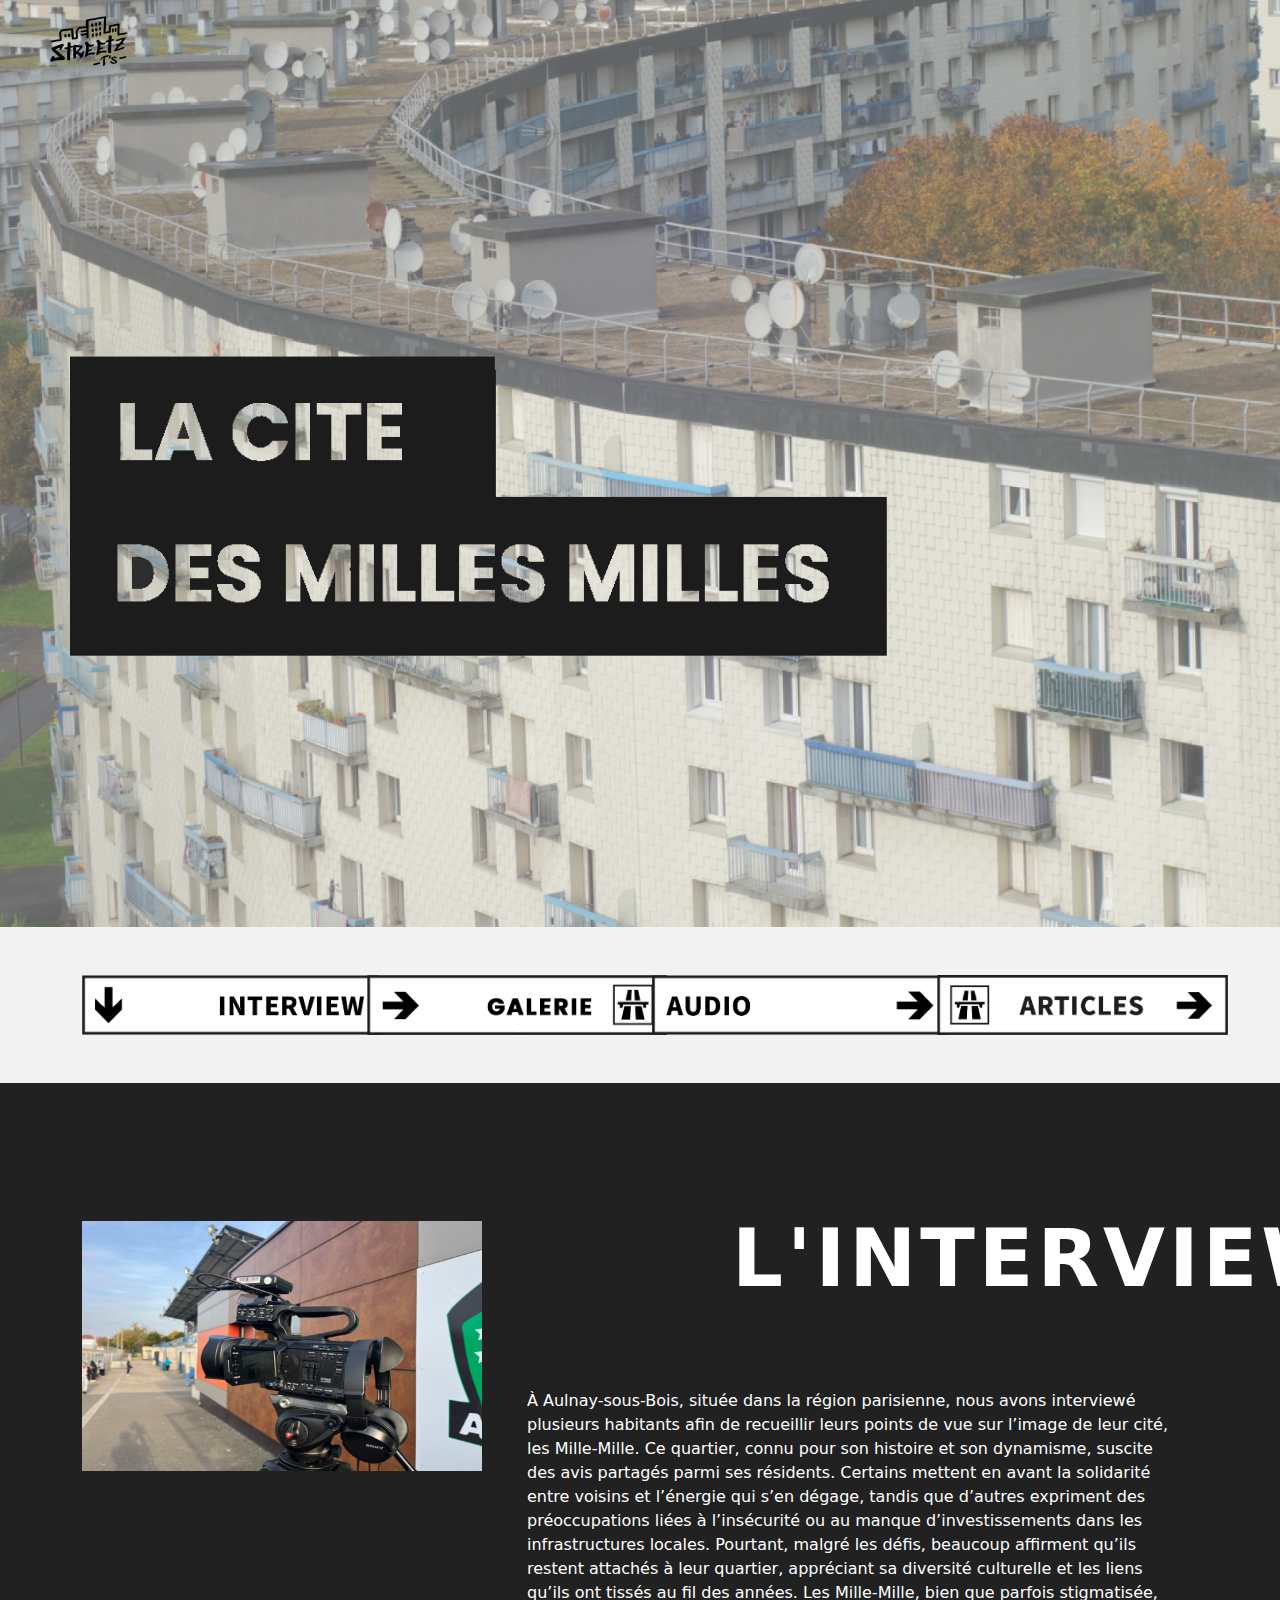
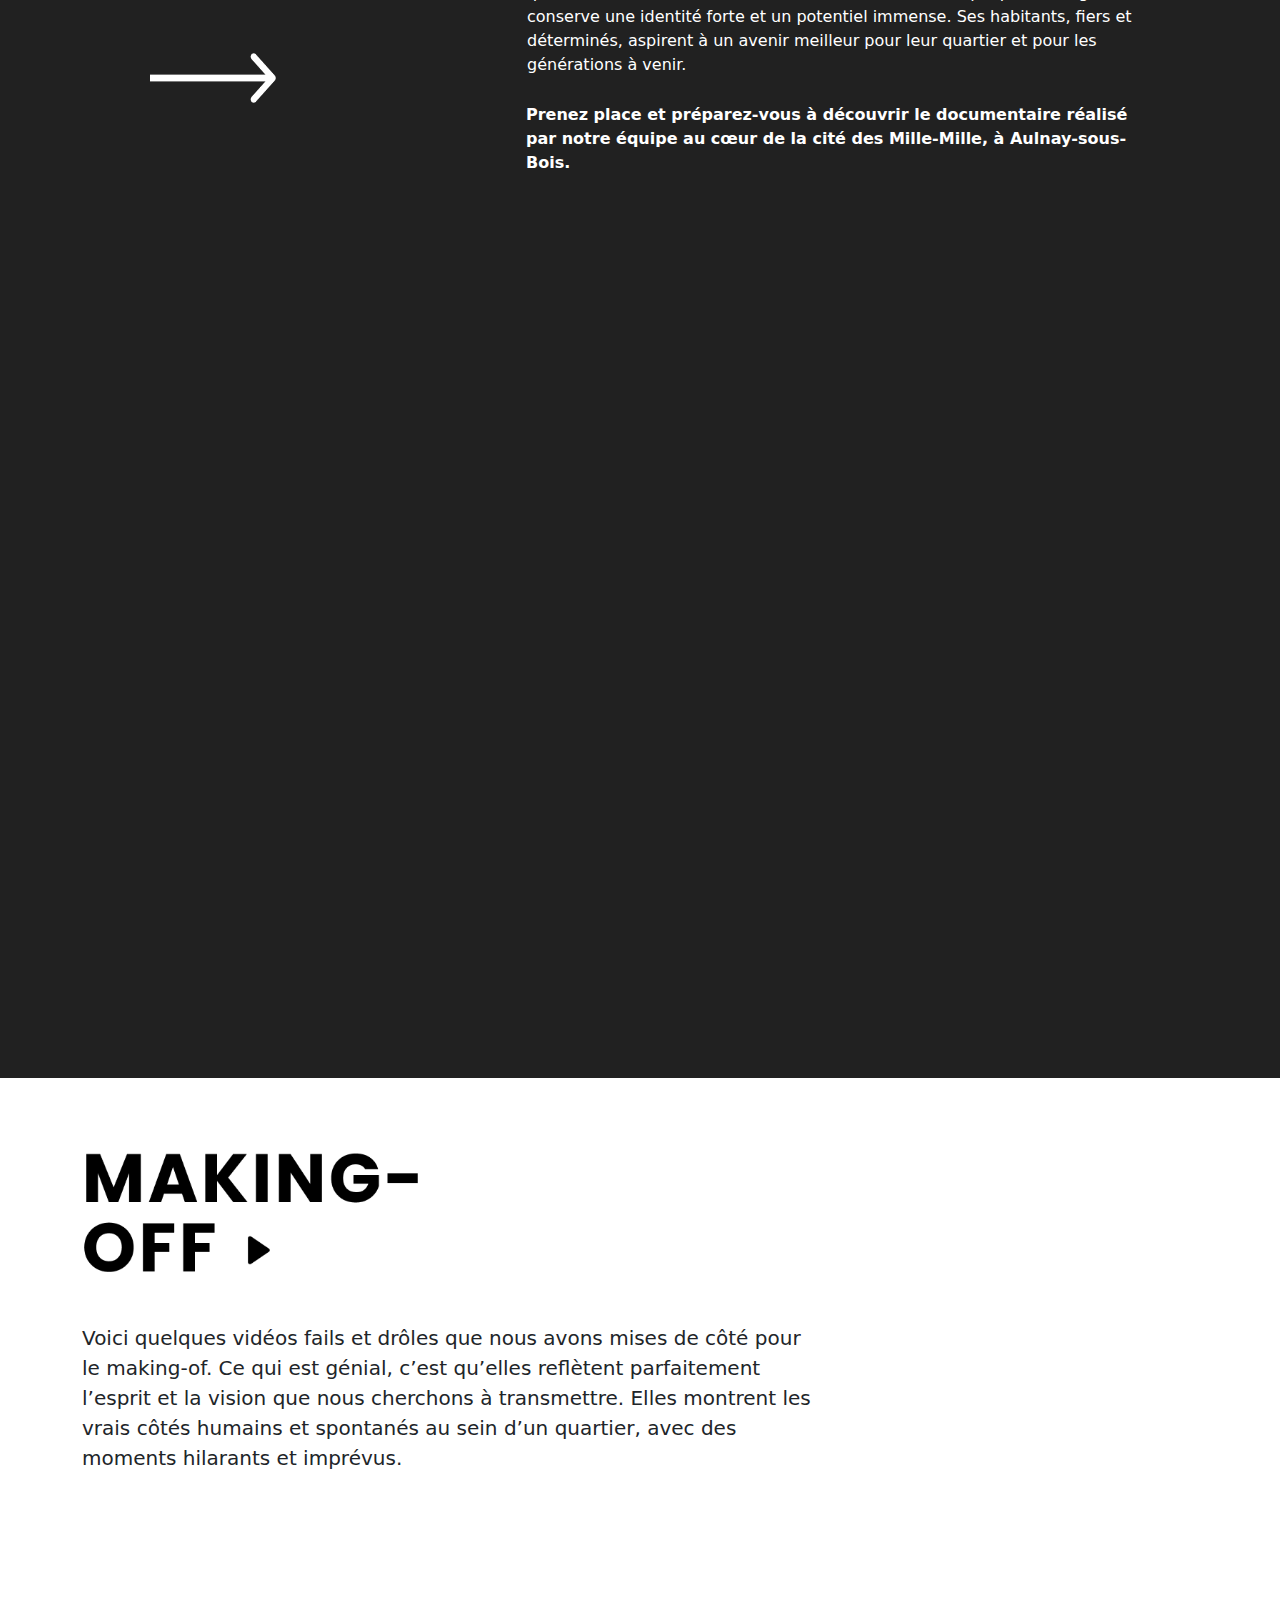
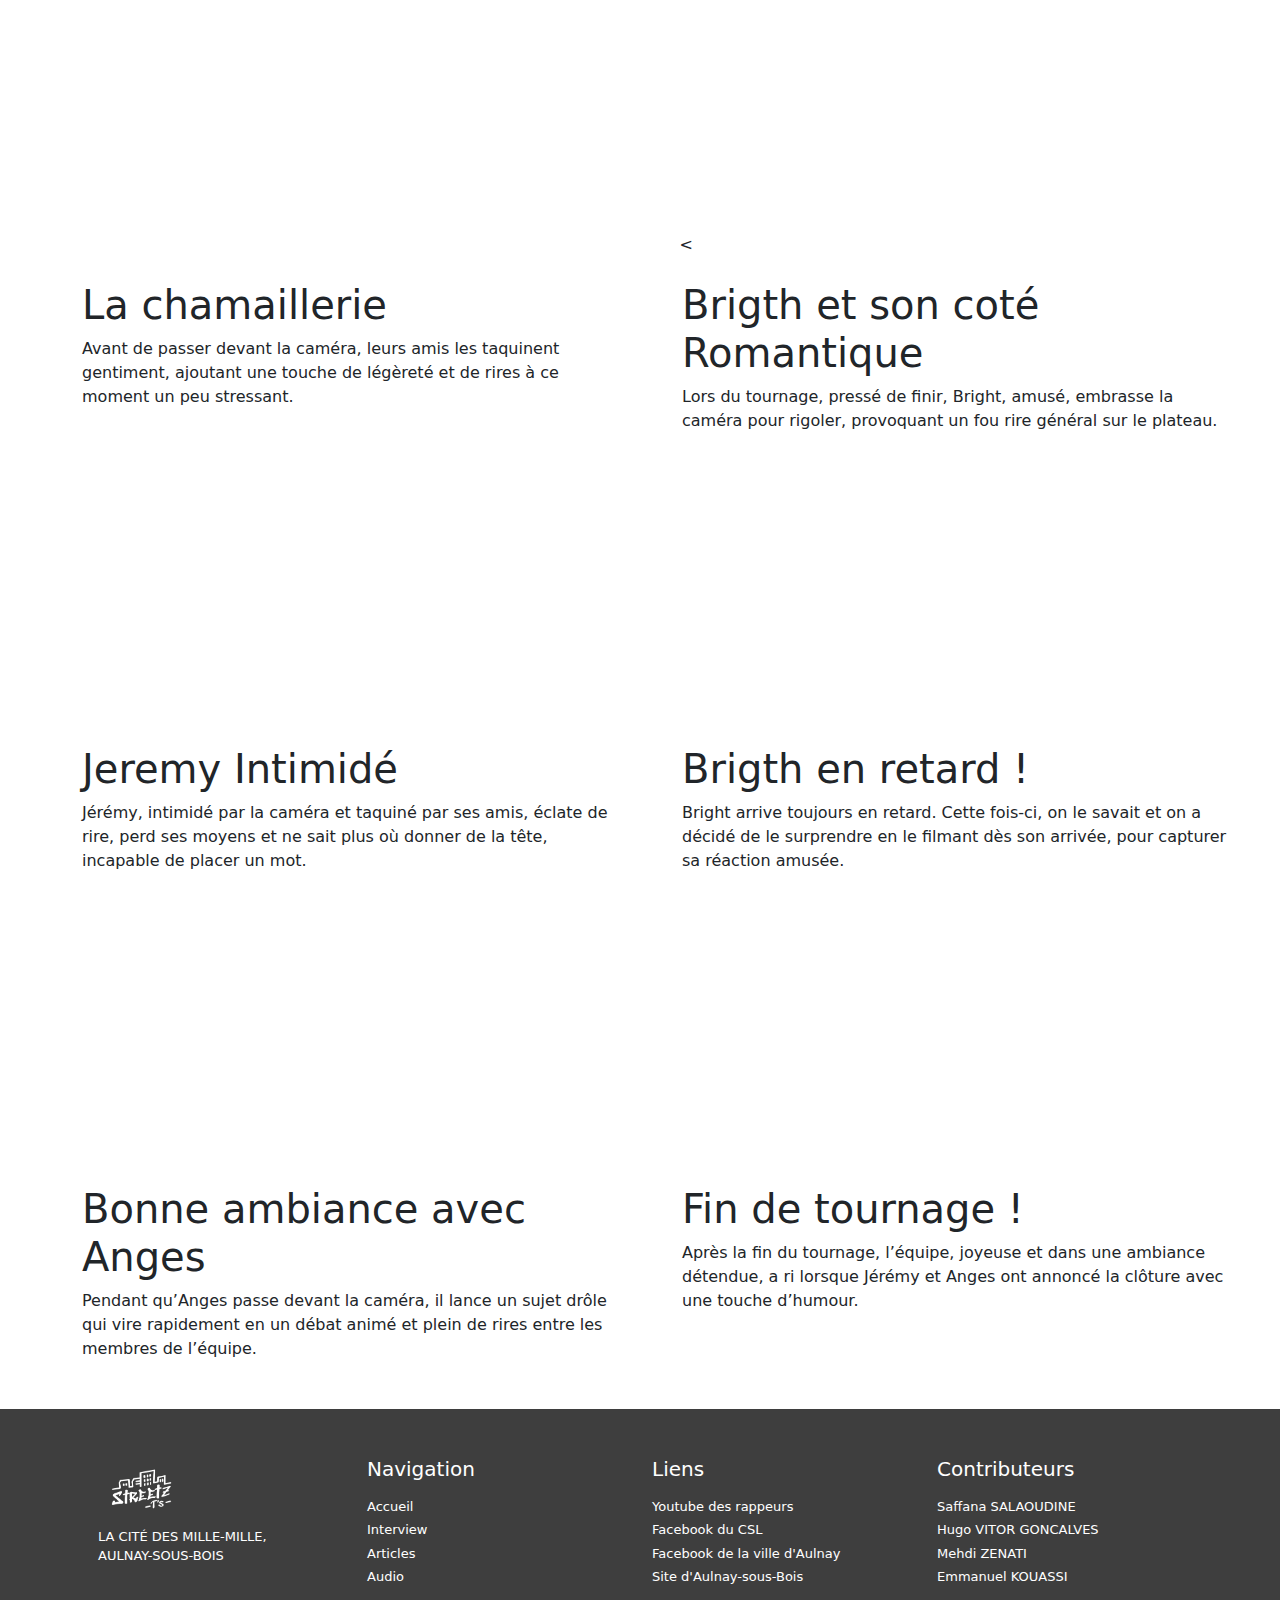
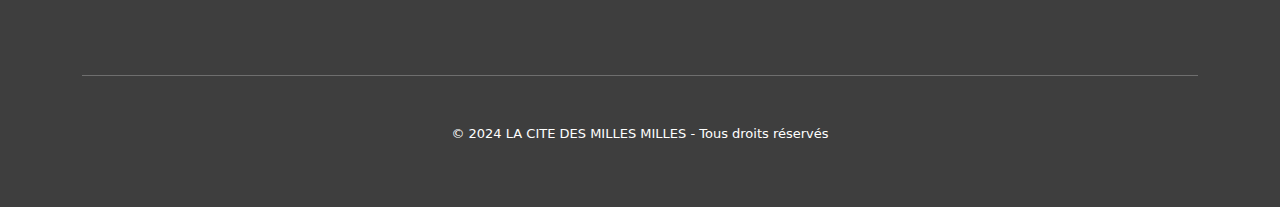
==== index.html @ 29e2c4e0 "Add files via upload" ====
<!DOCTYPE html>
<html lang="fr">
<head>
    <meta charset="UTF-8">
    <meta name="viewport" content="width=device-width, initial-scale=1.0">
    <title>LES MILLES-MILLES</title>
    <link href="https://cdn.jsdelivr.net/npm/bootstrap@5.3.0/dist/css/bootstrap.min.css" rel="stylesheet">
  <link href="https://fonts.googleapis.com/css2?family=Poppins&display=swap" rel="stylesheet">
  <link rel="stylesheet" href="https://cdn.jsdelivr.net/npm/bootstrap-icons@1.11.3/font/bootstrap-icons.min.css">
  <link rel="stylesheet" href="INTERVIEW.css">
</head>
<body>
   <section class="bienvenue"> 
      <div class="container-fluid ">
        
            <nav>
               <img src="IMAGE/INTERVIEW/Great Street Logo Design Vector Download 1.png" alt="" style="height: 10vh;">
              </nav>
            
               <div class="row">
                  <img class="col" src="IMAGE/INTERVIEW/Nouveau projet (5) 1.png" alt="" style="padding: 70px;">
               </div>
            
      
         </section>
   <section style="background-color: #F2F2F2;"> 
      <center>
      <div class="container" >
      <div class="row Panneau py-5">
          <div class="col-3">
              <a href="index.html"><img src="IMAGE/INTERVIEW/Menu-Interview2.png" alt="Panneau Accueil"></a>
          </div>
          <div class="col-3">
              <a href="GALERIE.html"><img src="IMAGE/Menu-Galerie.png" alt="Panneau Interview"></a>
          </div>
          <div class="col-3">
            <a href="AUDIO.html"><img src="IMAGE/INTERVIEW/Menu-Audio.png"   alt="Panneau AUDIO"></a>  

          </div>
          <div class="col-3">
              <a href="ARTICLE.html"><img src="IMAGE/INTERVIEW/Menu-Article2.png" alt="Panneau Artcile"></a>
          </div>
      </div>
  </div>
</center>
</section>
  
   <section class="pa-inter">
      <div class="container">
<div class="row">
   
   <div class="col-5 my-5 "> <img src="IMAGE/INTERVIEW/DJI_20241116_144925_250.jpg"  alt="..." style="width: 400px;height:250px; position: relative;
    top: 40px;"> </div>
   <div class="col">

   </div>
   <H1 class="col-6 float-end display-1 my-5 h1_inter" style="position: relative;
    top: 30px; right: -80px;"> L'INTERVIEW</H1>
<div class="col-5"></div>
<p class="col-7 fw-light p-premier fs-6 " style="position: relative;
    top: -70px; right: 30px"> 
    À Aulnay-sous-Bois, située dans la région parisienne, nous avons interviewé plusieurs habitants afin de recueillir leurs points de vue sur l’image de leur cité, les Mille-Mille. Ce quartier, connu pour son histoire et son dynamisme, suscite des avis partagés parmi ses résidents. Certains mettent en avant la solidarité entre voisins et l’énergie qui s’en dégage, tandis que d’autres expriment des préoccupations liées à l’insécurité ou au manque d’investissements dans les infrastructures locales. Pourtant, malgré les défis, beaucoup affirment qu’ils restent attachés à leur quartier, appréciant sa diversité culturelle et les liens qu’ils ont tissés au fil des années. Les Mille-Mille, bien que parfois stigmatisée, conserve une identité forte et un potentiel immense. Ses habitants, fiers et déterminés, aspirent à un avenir meilleur pour leur quartier et pour les générations à venir.</p>

<div class="row" id="row.fl">

   <img class="col-2" id="fleche" src="IMAGE/INTERVIEW/Arrow 2.png" alt="" style="height: 50px; width: 150px; position: relative;
    top: -110px; left:50px; ">
   <div class="col-3"></div>
 <p class="fw-bolder col-7 " style="position: relative;
    top: -60px; right: 21px;" >Prenez place et préparez-vous à découvrir le documentaire réalisé par notre équipe au cœur de la cité des Mille-Mille, à Aulnay-sous-Bois.   </p>
</div>
</div>
<div class="row">
   <iframe class="col mb-5" width="560" height="729" src="https://www.youtube.com/embed/4YUyhJtbgBM?si=60whMDysQiaMcesK" title="YouTube video player" frameborder="0" allow="accelerometer; autoplay; clipboard-write; encrypted-media; gyroscope; picture-in-picture; web-share" referrerpolicy="strict-origin-when-cross-origin" allowfullscreen>

   </iframe>
<!--<video class="col mb-5" src="VIDEO/Documentaire Mille-Mille.mp4" controls width="300">-->
   </video>
</div>
</div>
   </section style="background-color: #F2F2F2;">
   <div class="container mb-5" >
      <div class="row my-5">
         <div class="col my-4">
            <img src="IMAGE/INTERVIEW/Group 8.png" alt="" style="height: 125px;">
         </div>
         <div class="col-8 my-4 fs-5 fw-light">
            <p>Voici quelques vidéos fails et drôles que nous avons mises de côté pour le making-of. Ce qui est génial, c’est qu’elles reflètent parfaitement l’esprit et la vision que nous cherchons à transmettre. Elles montrent les vrais côtés humains et spontanés au sein d’un quartier, avec des moments hilarants et imprévus.</p>
         </div>
      </div>
      <div class="row mb-2 mt-3 " style="width: 99%;">
         <div class="col ratio ratio-16x9">
            <iframe 
  width="560" 
  height="315" 
  src="https://www.youtube.com/embed/ktrcBrrrPAU?autoplay=1&mute=1&loop=1&playlist=ktrcBrrrPAU" 
  title="YouTube video player" 
  frameborder="0" 
  allow="accelerometer; autoplay; clipboard-write; encrypted-media; gyroscope; picture-in-picture; web-share" 
  referrerpolicy="strict-origin-when-cross-origin" 
  allowfullscreen>
</iframe>
           <!-- <video autoplay muted src="VIDEO/243G0550.MOV" controls></video>-->
        </div>
         
        <div class="col ratio ratio-16x9 " style="margin-left:90px">
         <<iframe 
         width="560" 
         height="315" 
         src="https://www.youtube.com/embed/fEaPLtc-u3I?autoplay=1&mute=1&loop=1&playlist=fEaPLtc-u3I" 
         title="YouTube video player" 
         frameborder="0" 
         allow="accelerometer; autoplay; clipboard-write; encrypted-media; gyroscope; picture-in-picture; web-share" 
         referrerpolicy="strict-origin-when-cross-origin" 
         allowfullscreen>
       </iframe>
         <!--<video autoplay muted src="VIDEO/243G0624.MOV" controls></video>-->
     </div>
      </div>
      <div class="row">
         <div class="col-6">
            <p class="fw-bolder"> <h1>La chamaillerie</h1> 
              
               Avant de passer devant la caméra, leurs amis les taquinent gentiment, ajoutant une touche de légèreté et de rires à ce moment un peu stressant.
            </div>
         
         <div class="col-6" style="position:relative;
         left:30px;">
            <p class="fw-bolder"> <h1 >Brigth et son coté Romantique</h1> 
               
               Lors du tournage, pressé de finir, Bright, amusé, embrasse la caméra pour rigoler, provoquant un fou rire général sur le plateau.      </div>
      </div>
      <div class="row mb-2 mt-3 " style="width: 99%;">
         <div class="col ratio ratio-16x9">
            <iframe 
  width="560" 
  height="315" 
  src="https://www.youtube.com/embed/78tNXahvSoY?autoplay=1&mute=1&loop=1&playlist=78tNXahvSoY" 
  title="YouTube video player" 
  frameborder="0" 
  allow="accelerometer; autoplay; clipboard-write; encrypted-media; gyroscope; picture-in-picture; web-share" 
  referrerpolicy="strict-origin-when-cross-origin" 
  allowfullscreen>
</iframe>

            <!--<video autoplay muted src="VIDEO/243G0586.MOV" controls></video>-->
        </div>
         
        <div class="col ratio ratio-16x9 " style="margin-left:90px">
         <iframe 
  width="560" 
  height="315" 
  src="https://www.youtube.com/embed/ekmHIBNUKyI?autoplay=1&mute=1&loop=1&playlist=ekmHIBNUKyI" 
  title="YouTube video player" 
  frameborder="0" 
  allow="accelerometer; autoplay; clipboard-write; encrypted-media; gyroscope; picture-in-picture; web-share" 
  referrerpolicy="strict-origin-when-cross-origin" 
  allowfullscreen>
</iframe>

         <!--<video autoplay muted src="VIDEO/243G0594.MOV" controls></video>-->
     </div>
      </div>
      <div class="row">
         <div class="col-6">
            <p class="fw-bolder"> <h1>Jeremy Intimidé</h1> 
              
               Jérémy, intimidé par la caméra et taquiné par ses amis, éclate de rire, perd ses moyens et ne sait plus où donner de la tête, incapable de placer un mot.
            </div>
         
         <div class="col-6" style="position:relative;
         left:30px;">
            <p class="fw-bolder"> <h1 >Brigth en retard !</h1> 
               
               Bright arrive toujours en retard. Cette fois-ci, on le savait et on a décidé de le surprendre en le filmant dès son arrivée, pour capturer sa réaction amusée. </div>
      </div>

      <div class="row mb-2 mt-3 " style="width: 99%;">
         <div class="col ratio ratio-16x9">
            <iframe 
  width="560" 
  height="315" 
  src="https://www.youtube.com/embed/Vlz4KLBbILI?autoplay=1&mute=1&loop=1&playlist=Vlz4KLBbILI" 
  title="YouTube video player" 
  frameborder="0" 
  allow="accelerometer; autoplay; clipboard-write; encrypted-media; gyroscope; picture-in-picture; web-share" 
  referrerpolicy="strict-origin-when-cross-origin" 
  allowfullscreen>
</iframe>


            <!--<video autoplay muted src="VIDEO/DJI_20241116_163437_037_video.mov" controls></video>-->
        </div>
         
        <div class="col ratio ratio-16x9 " style="margin-left:90px">
         <iframe 
  width="560" 
  height="315" 
  src="https://www.youtube.com/embed/3SUjpulWpc8?autoplay=1&mute=1&loop=1&playlist=3SUjpulWpc8" 
  title="YouTube video player" 
  frameborder="0" 
  allow="accelerometer; autoplay; clipboard-write; encrypted-media; gyroscope; picture-in-picture; web-share" 
  referrerpolicy="strict-origin-when-cross-origin" 
  allowfullscreen>
</iframe>

        <!--<video autoplay muted src="VIDEO/243G0631 copie.MOV" controls></video>--> 
     </div>
      </div>
      <div class="row ">
         <div class="col-6">
            <p class="fw-bolder"> <h1>Bonne ambiance avec Anges</h1> 
              
               Pendant qu’Anges passe devant la caméra, il lance un sujet drôle qui vire rapidement en un débat animé et plein de rires entre les membres de l’équipe. </div>
         
         <div class="col-6" style="position:relative;
         left:30px;">
            <p class="fw-bolder"> <h1 >Fin de tournage !</h1> 
               
               Après la fin du tournage, l’équipe, joyeuse et dans une ambiance détendue, a ri lorsque Jérémy et Anges ont annoncé la clôture avec une touche d’humour.</div>
      </div>


      
   </div>

   <section>

   </section>
</div>
<footer class="footer py-5" style="background-color: #3E3E3E; color: white; font-size: small;">
   <div class="container">
       <div class="row text-center text-md-start">
           <div class="col-md-3 mb-4 footer-logo">
               <img src="IMAGE/INTERVIEW/Logo-blanc.png" alt="Logo" style="height: 70px;">
               <p class="ms-3 text-uppercase">la cité des Mille-Mille,<br>aulnay-sous-bois</p>
           </div>
 
           <!-- Navigation -->
           <div class="col-md-3 mb-4">
               <h5>Navigation</h5>
               <ul class="list-unstyled mt-3 liens-footer">
                   <li><a href="#" class="text-white text-decoration-none">Accueil</a></li>
                   <li class="mt-1"><a href="#" class="text-white text-decoration-none">Interview</a></li>
                   <li class="mt-1"><a href="Index.html" class="text-white text-decoration-none">Articles</a></li>
                   <li class="mt-1"><a href="#" class="text-white text-decoration-none">Audio</a></li>
               </ul>
           </div>
 
           <!-- Liens -->
           <div class="col-md-3 mb-4">
               <h5>Liens</h5>
               <ul class="list-unstyled mt-3 liens-footer">
                   <li><a href="https://youtu.be/B7zwX09NbBU?si=nlrUtrdcVb3-ePzg" class="text-white text-decoration-none">Youtube des rappeurs</a></li>
                   <li class="mt-1"><a href="https://www.facebook.com/Cslaulnayfootball/?locale=fr_FR" class="text-white text-decoration-none">Facebook du CSL</a></li>
                   <li class="mt-1"><a href="https://www.facebook.com/Ville.AulnaySousBois/?locale=fr_FR" class="text-white text-decoration-none">Facebook de la ville d'Aulnay</a></li>
                   <li class="mt-1"><a href="https://www.aulnay-sous-bois.fr/" class="text-white text-decoration-none">Site d'Aulnay-sous-Bois</a></li>
               </ul>
           </div>
 
           <!-- Nous suivre -->
           <div class="col-md-3 mb-4">
               <h5>Contributeurs</h5>
               <ul class="list-unstyled mt-3 liens-footer">
                   <li><a href="https://www.linkedin.com/in/saffana-salaoudine-0711362a4/" class="text-white text-decoration-none">Saffana SALAOUDINE</a></li>
                   <li class="mt-1"><a href="https://www.linkedin.com/in/hugo-vitor-goncalves-fernandes-bb9701299/" class="text-white text-decoration-none">Hugo VITOR GONCALVES</a></li>
                   <li class="mt-1"><a href="https://www.linkedin.com/in/zenati-mehdi-60590230a/" class="text-white text-decoration-none">Mehdi ZENATI</a></li>
                   <li class="mt-1"><a href="https://www.linkedin.com/in/emmanuel-kouassi-6a05b024b/" class="text-white text-decoration-none">Emmanuel KOUASSI</a></li>
               </ul>
           </div>
       </div>
       
       <!-- Droits d'auteur -->
       <div class="text-center">
         <hr class="mt-5">
           <p class="mt-5">© 2024 LA CITE DES MILLES MILLES - Tous droits réservés</p>
       </div>
   </div>
</footer>
</body>
</html>
---- INTERVIEW.css ----
.body{
    font-family: 'Poppins', sans-serif;
    font-weight: 300;
    font-style: normal;
    background-color:#F2F2F2;
    
}
*{
    margin: 0;
    padding: 0;
}
.Panneau img {
    max-height: 60px; 
    vertical-align: middle; 
    transition: transform 0.3s ease; 
}

.Panneau img:hover {
    transform: scale(1.1); 
}

.liens-footer a:hover {
    font-weight: 500;
}

.bienvenue{

  background: url('IMAGE/INTERVIEW/DSC07471 1.png') center/cover no-repeat;

}
.pa-inter {
  background-color: #212121;
  color: white;
  padding: 50px 0;
}

.h1_inter {
  letter-spacing: 4px;
  font-weight: 700;
}

#fleche {
  margin: 0 auto;
}

.p-premier {
  margin-top: -20px; 
}
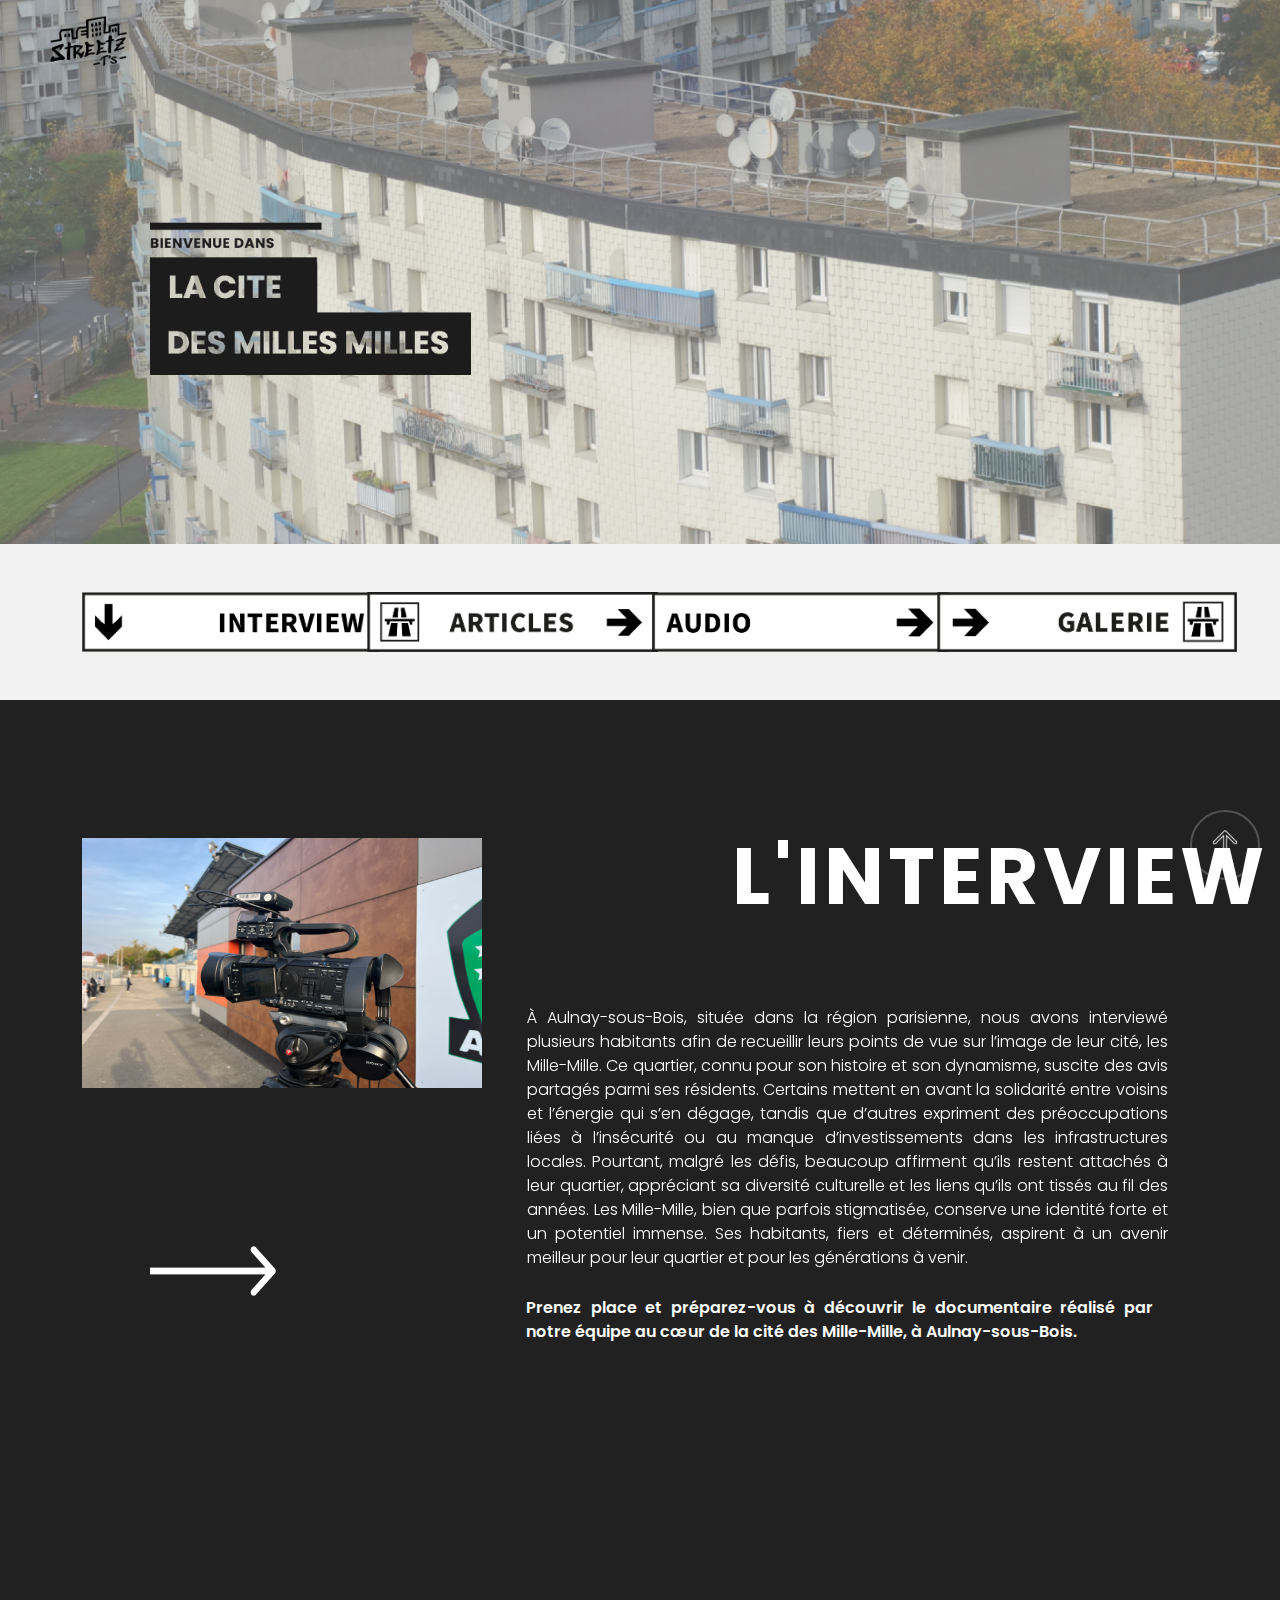
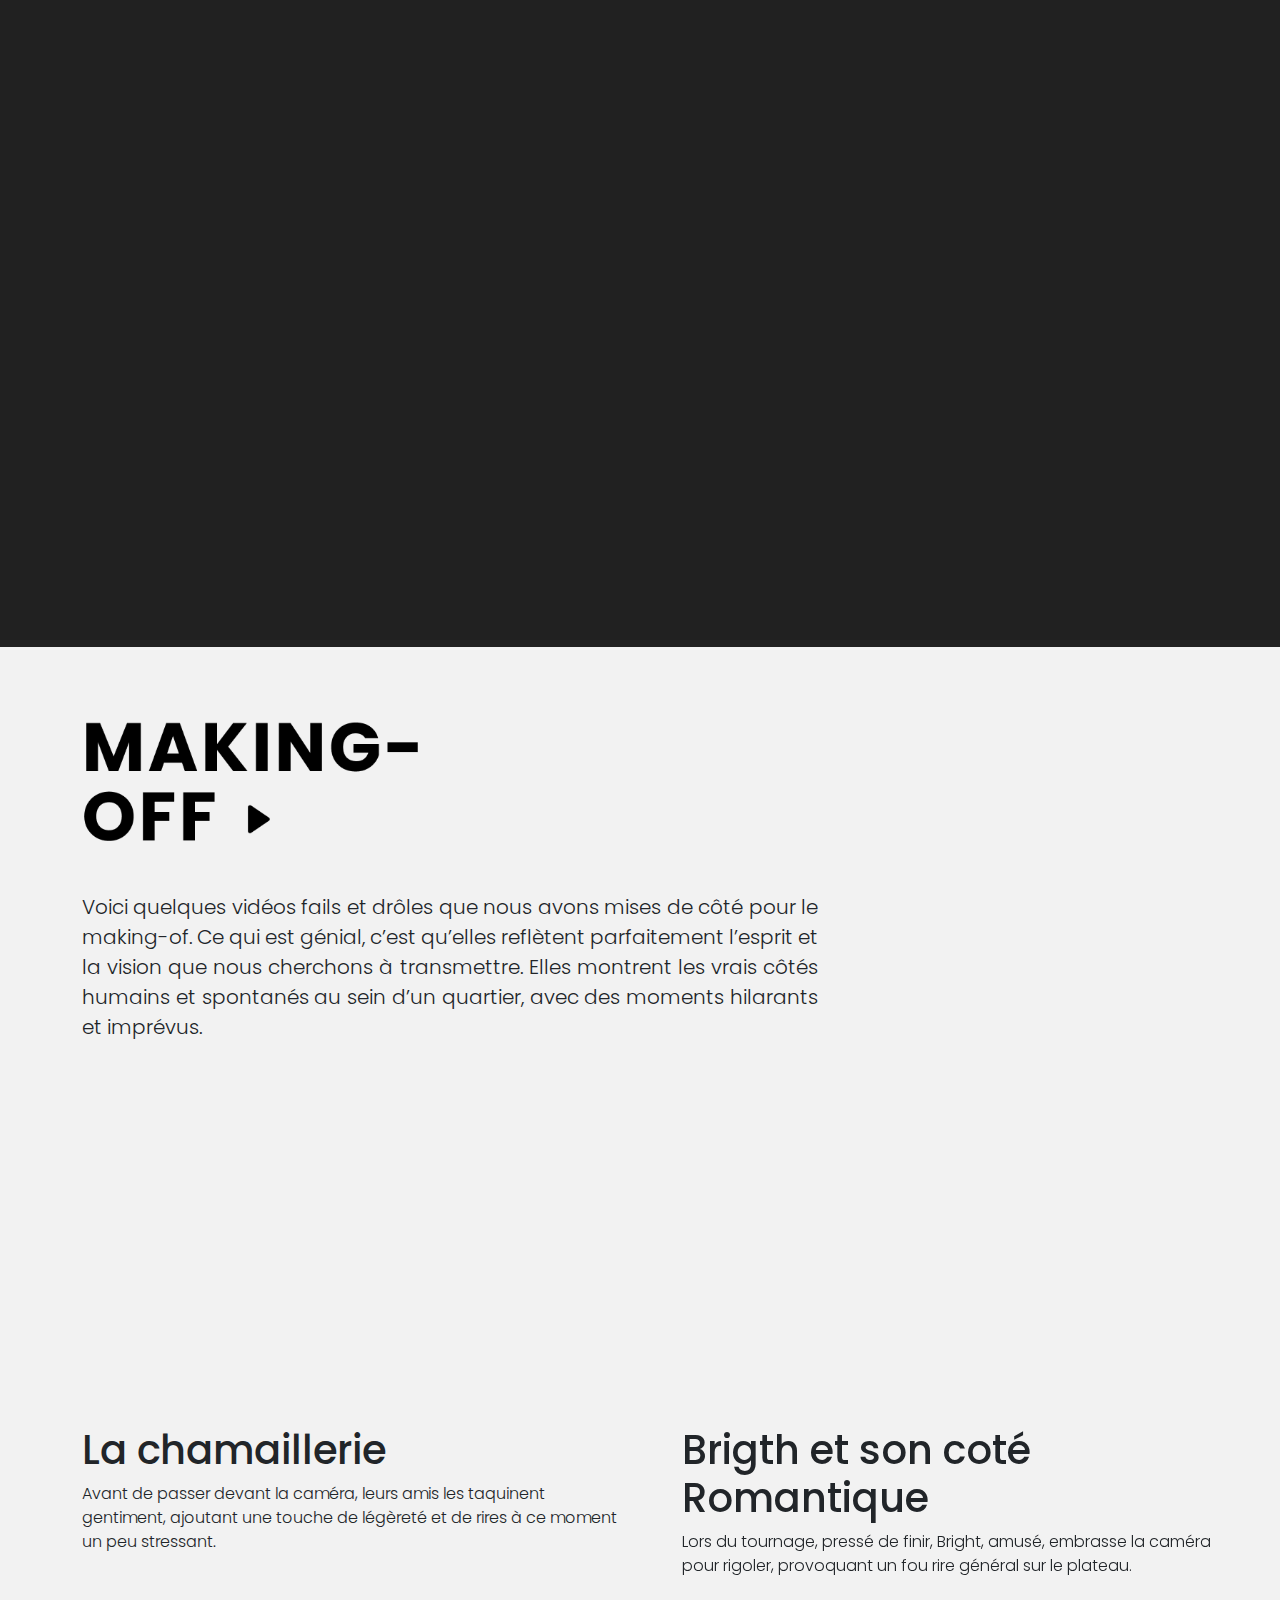
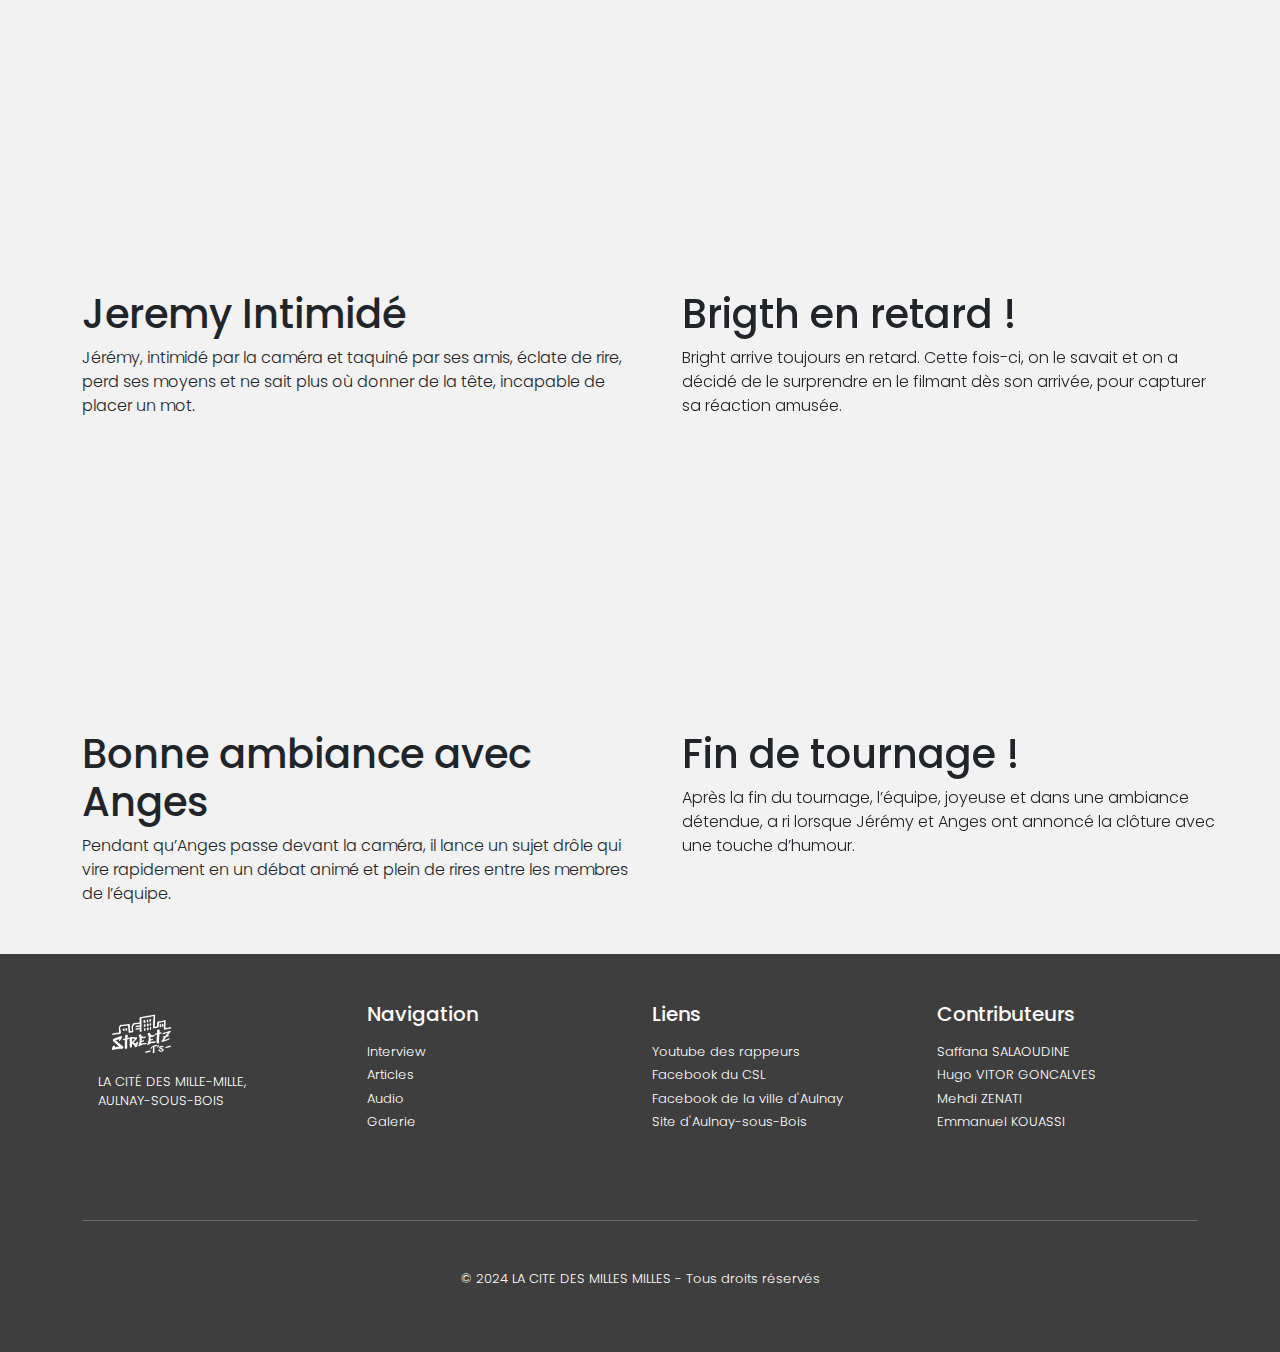
==== commit 843ba19c: "Update index.html" ====
--- a/index.html
+++ b/index.html
@@ -1,24 +1,37 @@
 <!DOCTYPE html>
 <html lang="fr">
 <head>
-    <meta charset="UTF-8">
-    <meta name="viewport" content="width=device-width, initial-scale=1.0">
-    <title>LES MILLES-MILLES</title>
-    <link href="https://cdn.jsdelivr.net/npm/bootstrap@5.3.0/dist/css/bootstrap.min.css" rel="stylesheet">
-  <link href="https://fonts.googleapis.com/css2?family=Poppins&display=swap" rel="stylesheet">
-  <link rel="stylesheet" href="https://cdn.jsdelivr.net/npm/bootstrap-icons@1.11.3/font/bootstrap-icons.min.css">
-  <link rel="stylesheet" href="INTERVIEW.css">
+   <meta charset="UTF-8">
+   <meta name="viewport" content="width=device-width, initial-scale=1.0">
+   <title>LES MILLES-MILLES</title>
+   <link href="https://cdn.jsdelivr.net/npm/bootstrap@5.3.0/dist/css/bootstrap.min.css" rel="stylesheet">
+
+   <link rel="preconnect" href="https://fonts.googleapis.com">
+   <link rel="preconnect" href="https://fonts.gstatic.com" crossorigin>
+   <link href="https://fonts.googleapis.com/css2?family=Poppins:ital,wght@0,100;0,200;0,300;0,400;0,500;0,600;0,700;0,800;0,900;1,100;1,200;1,300;1,400;1,500;1,600;1,700;1,800;1,900&display=swap" rel="stylesheet">
+   
+   <link rel="stylesheet" href="https://cdn.jsdelivr.net/npm/bootstrap-icons@1.11.3/font/bootstrap-icons.min.css">
+   <link rel="stylesheet" href="CSS/INTERVIEW.css">
 </head>
 <body>
+   <!-- Bouton remonter en haut -->
+   <div class="bouton-remontant">
+      <img src="IMAGE/MENU/Icone-flechefleche.png" alt="Icone Fleche" class="icone">
+  </div>
+
+
+
    <section class="bienvenue"> 
       <div class="container-fluid ">
         
             <nav>
-               <img src="IMAGE/INTERVIEW/Great Street Logo Design Vector Download 1.png" alt="" style="height: 10vh;">
+               <img src="IMAGE/MENU/Logo.png" alt="" style="height: 10vh;">
               </nav>
             
                <div class="row">
-                  <img class="col" src="IMAGE/INTERVIEW/Nouveau projet (5) 1.png" alt="" style="padding: 70px;">
+                  <div class="col">
+                  <img class="w-50  ms-5" src="IMAGE/INTERVIEW/Group 14.png" alt="" style="padding: 90px; width: 50px;">
+                  </div>
                </div>
             
       
@@ -28,17 +41,17 @@
       <div class="container" >
       <div class="row Panneau py-5">
           <div class="col-3">
-              <a href="index.html"><img src="IMAGE/INTERVIEW/Menu-Interview2.png" alt="Panneau Accueil"></a>
-          </div>
-          <div class="col-3">
-              <a href="GALERIE.html"><img src="IMAGE/Menu-Galerie.png" alt="Panneau Interview"></a>
-          </div>
-          <div class="col-3">
-            <a href="AUDIO.html"><img src="IMAGE/INTERVIEW/Menu-Audio.png"   alt="Panneau AUDIO"></a>  
-
-          </div>
-          <div class="col-3">
-              <a href="ARTICLE.html"><img src="IMAGE/INTERVIEW/Menu-Article2.png" alt="Panneau Artcile"></a>
+              <a href="index.html"><img src="IMAGE/MENU/Menu-Interview-bas.png" alt="Panneau Interview"></a>
+          </div>
+          <div class="col-3">
+              <a href="ARTICLE.html"><img src="IMAGE/MENU/Menu-Article.png" alt="Panneau Article"></a>
+          </div>
+          <div class="col-3">
+            <a href="AUDIO.html"><img src="IMAGE/MENU/Menu-Audio.png" alt="Panneau Audio"></a>  
+
+          </div>
+          <div class="col-3">
+              <a href="GALERIE.html"><img src="IMAGE/MENU/Menu-Galerie.png" alt="Panneau Galerie"></a>
           </div>
       </div>
   </div>
@@ -49,7 +62,7 @@
       <div class="container">
 <div class="row">
    
-   <div class="col-5 my-5 "> <img src="IMAGE/INTERVIEW/DJI_20241116_144925_250.jpg"  alt="..." style="width: 400px;height:250px; position: relative;
+   <div class="col-5 my-5 "> <img src="IMAGE/INTERVIEW/Image-Interview-stade.jpg"  alt="..." style="width: 400px;height:250px; position: relative;
     top: 40px;"> </div>
    <div class="col">
 
@@ -58,7 +71,7 @@
     top: 30px; right: -80px;"> L'INTERVIEW</H1>
 <div class="col-5"></div>
 <p class="col-7 fw-light p-premier fs-6 " style="position: relative;
-    top: -70px; right: 30px"> 
+    top: -70px; right: 30px; text-align: justify;"> 
     À Aulnay-sous-Bois, située dans la région parisienne, nous avons interviewé plusieurs habitants afin de recueillir leurs points de vue sur l’image de leur cité, les Mille-Mille. Ce quartier, connu pour son histoire et son dynamisme, suscite des avis partagés parmi ses résidents. Certains mettent en avant la solidarité entre voisins et l’énergie qui s’en dégage, tandis que d’autres expriment des préoccupations liées à l’insécurité ou au manque d’investissements dans les infrastructures locales. Pourtant, malgré les défis, beaucoup affirment qu’ils restent attachés à leur quartier, appréciant sa diversité culturelle et les liens qu’ils ont tissés au fil des années. Les Mille-Mille, bien que parfois stigmatisée, conserve une identité forte et un potentiel immense. Ses habitants, fiers et déterminés, aspirent à un avenir meilleur pour leur quartier et pour les générations à venir.</p>
 
 <div class="row" id="row.fl">
@@ -66,8 +79,8 @@
    <img class="col-2" id="fleche" src="IMAGE/INTERVIEW/Arrow 2.png" alt="" style="height: 50px; width: 150px; position: relative;
     top: -110px; left:50px; ">
    <div class="col-3"></div>
- <p class="fw-bolder col-7 " style="position: relative;
-    top: -60px; right: 21px;" >Prenez place et préparez-vous à découvrir le documentaire réalisé par notre équipe au cœur de la cité des Mille-Mille, à Aulnay-sous-Bois.   </p>
+ <p class="col-7 " style="position: relative; top: -60px; right: 21px; font-weight: 600; text-align: justify;" >
+   Prenez place et préparez-vous à découvrir le documentaire réalisé par notre équipe au cœur de la cité des Mille-Mille, à Aulnay-sous-Bois.   </p>
 </div>
 </div>
 <div class="row">
@@ -85,7 +98,7 @@
             <img src="IMAGE/INTERVIEW/Group 8.png" alt="" style="height: 125px;">
          </div>
          <div class="col-8 my-4 fs-5 fw-light">
-            <p>Voici quelques vidéos fails et drôles que nous avons mises de côté pour le making-of. Ce qui est génial, c’est qu’elles reflètent parfaitement l’esprit et la vision que nous cherchons à transmettre. Elles montrent les vrais côtés humains et spontanés au sein d’un quartier, avec des moments hilarants et imprévus.</p>
+            <p style="text-align: justify;">Voici quelques vidéos fails et drôles que nous avons mises de côté pour le making-of. Ce qui est génial, c’est qu’elles reflètent parfaitement l’esprit et la vision que nous cherchons à transmettre. Elles montrent les vrais côtés humains et spontanés au sein d’un quartier, avec des moments hilarants et imprévus.</p>
          </div>
       </div>
       <div class="row mb-2 mt-3 " style="width: 99%;">
@@ -104,7 +117,7 @@
         </div>
          
         <div class="col ratio ratio-16x9 " style="margin-left:90px">
-         <<iframe 
+         <iframe 
          width="560" 
          height="315" 
          src="https://www.youtube.com/embed/fEaPLtc-u3I?autoplay=1&mute=1&loop=1&playlist=fEaPLtc-u3I" 
@@ -232,7 +245,7 @@
    <div class="container">
        <div class="row text-center text-md-start">
            <div class="col-md-3 mb-4 footer-logo">
-               <img src="IMAGE/INTERVIEW/Logo-blanc.png" alt="Logo" style="height: 70px;">
+               <img src="IMAGE/MENU/Logo-blanc.png" alt="Logo" style="height: 70px;">
                <p class="ms-3 text-uppercase">la cité des Mille-Mille,<br>aulnay-sous-bois</p>
            </div>
  
@@ -240,10 +253,10 @@
            <div class="col-md-3 mb-4">
                <h5>Navigation</h5>
                <ul class="list-unstyled mt-3 liens-footer">
-                   <li><a href="#" class="text-white text-decoration-none">Accueil</a></li>
-                   <li class="mt-1"><a href="#" class="text-white text-decoration-none">Interview</a></li>
-                   <li class="mt-1"><a href="Index.html" class="text-white text-decoration-none">Articles</a></li>
-                   <li class="mt-1"><a href="#" class="text-white text-decoration-none">Audio</a></li>
+                  <li><a href="index.html" class="text-white text-decoration-none">Interview</a></li>
+                  <li class="mt-1"><a href="ARTICLE.html" class="text-white text-decoration-none">Articles</a></li>
+                  <li class="mt-1"><a href="AUDIO.html" class="text-white text-decoration-none">Audio</a></li>
+                  <li class="mt-1"><a href="GALERIE.html" class="text-white text-decoration-none">Galerie</a></li>
                </ul>
            </div>
  
@@ -277,5 +290,8 @@
        </div>
    </div>
 </footer>
+
+   <!-- Relation Page JS bouton flèche -->
+   <script type="text/javascript" src="JS/ARTICLE.js"></script>
 </body>
-</html>+</html>
--- a/CSS/INTERVIEW.css
+++ b/CSS/INTERVIEW.css
@@ -0,0 +1,67 @@
+body{
+    font-family: 'Poppins', sans-serif;
+    font-weight: 300;
+    font-style: normal;
+    background-color:#F2F2F2;
+    
+}
+*{
+    margin: 0;
+    padding: 0;
+}
+.Panneau img {
+    max-height: 60px; 
+    vertical-align: middle; 
+    transition: transform 0.3s ease; 
+}
+
+.Panneau img:hover {
+    transform: scale(1.1); 
+}
+
+.liens-footer a:hover {
+    font-weight: 500;
+}
+
+.bienvenue{
+
+  background: url('../IMAGE/INTERVIEW/Image-fond-interview.png') center/cover no-repeat;
+
+}
+.pa-inter {
+  background-color: #212121;
+  color: white;
+  padding: 50px 0;
+}
+
+.h1_inter {
+  letter-spacing: 4px;
+  font-weight: 700;
+}
+
+#fleche {
+  margin: 0 auto;
+}
+
+.p-premier {
+  margin-top: -20px; 
+}
+
+.bouton-remontant {
+  height: 70px;
+  width: 70px;
+  background: #212121;
+  border-radius: 50%;
+  border: 2px solid #525252;
+  display: flex;
+  justify-content: center;
+  align-items: center;
+  position: fixed;
+  right: 20px;
+  bottom: 20px;
+  cursor: pointer;
+}
+
+.icone {
+  width: 50px;
+}
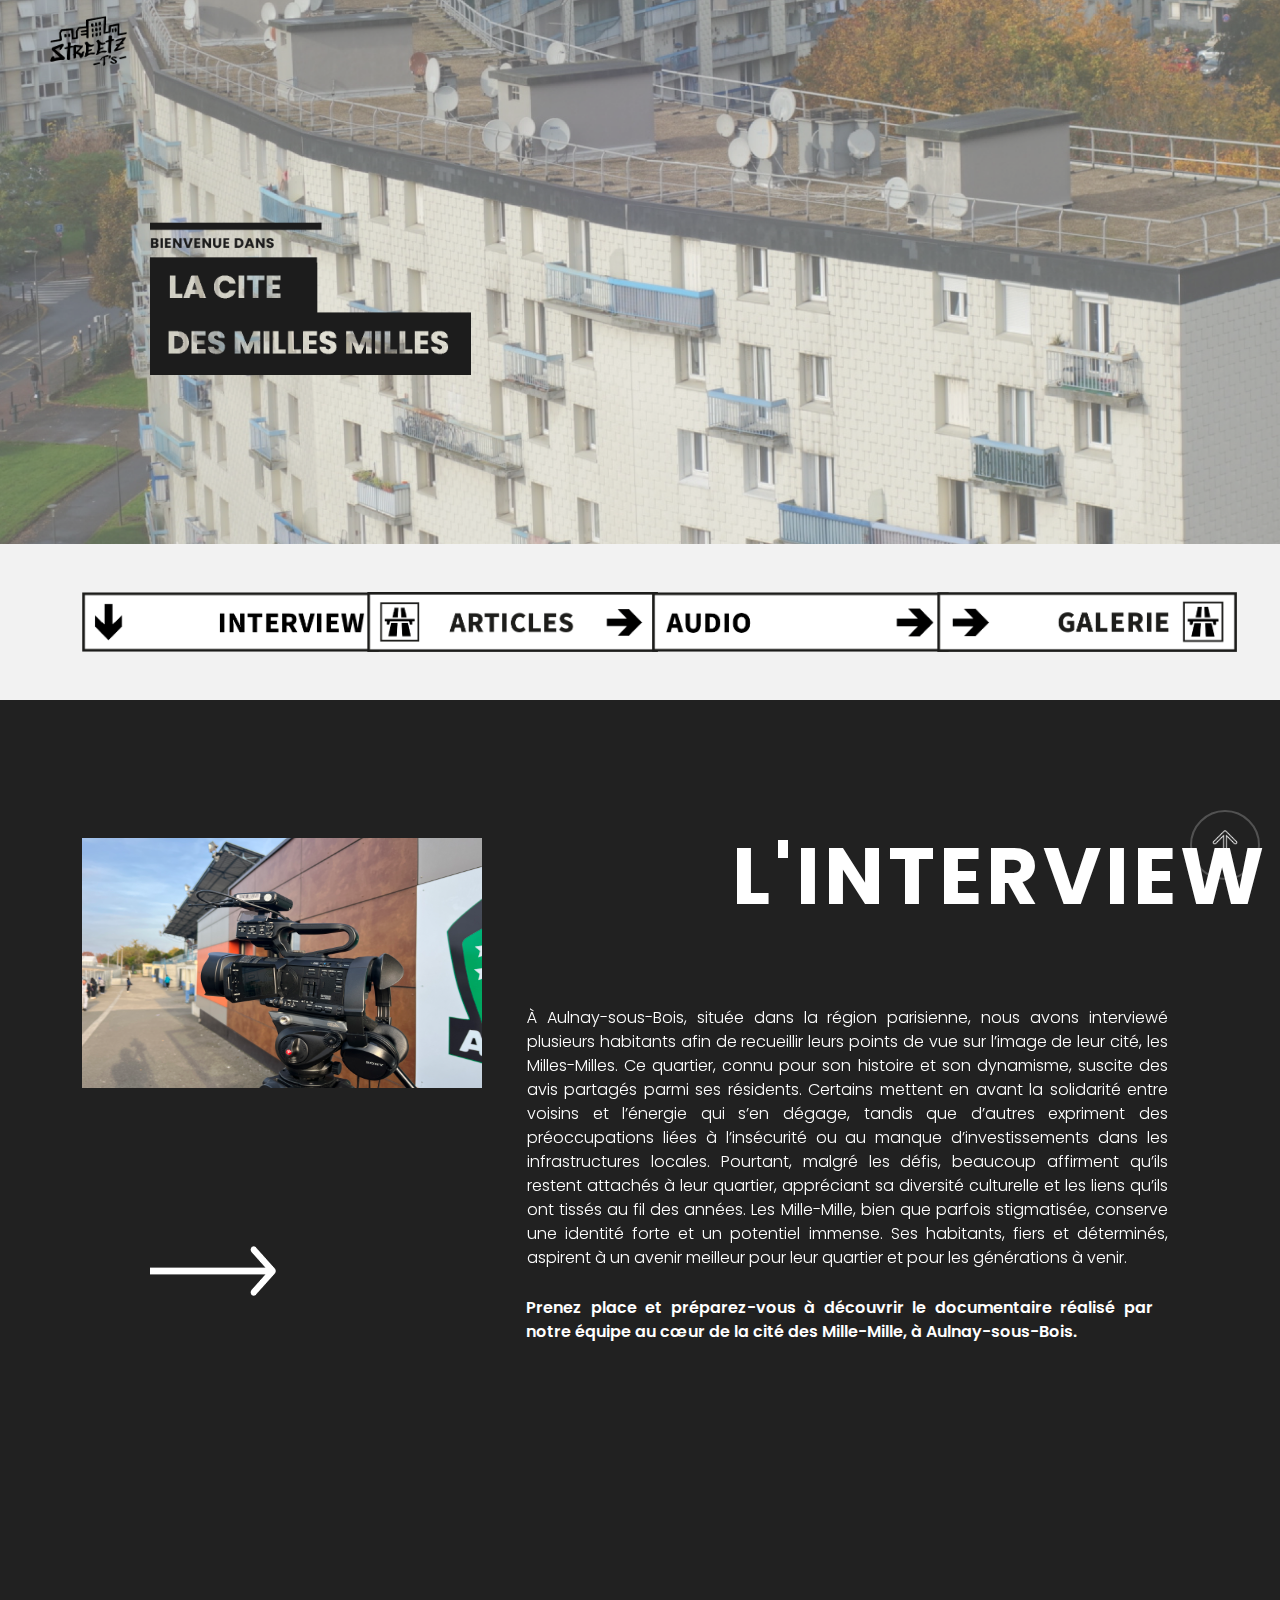
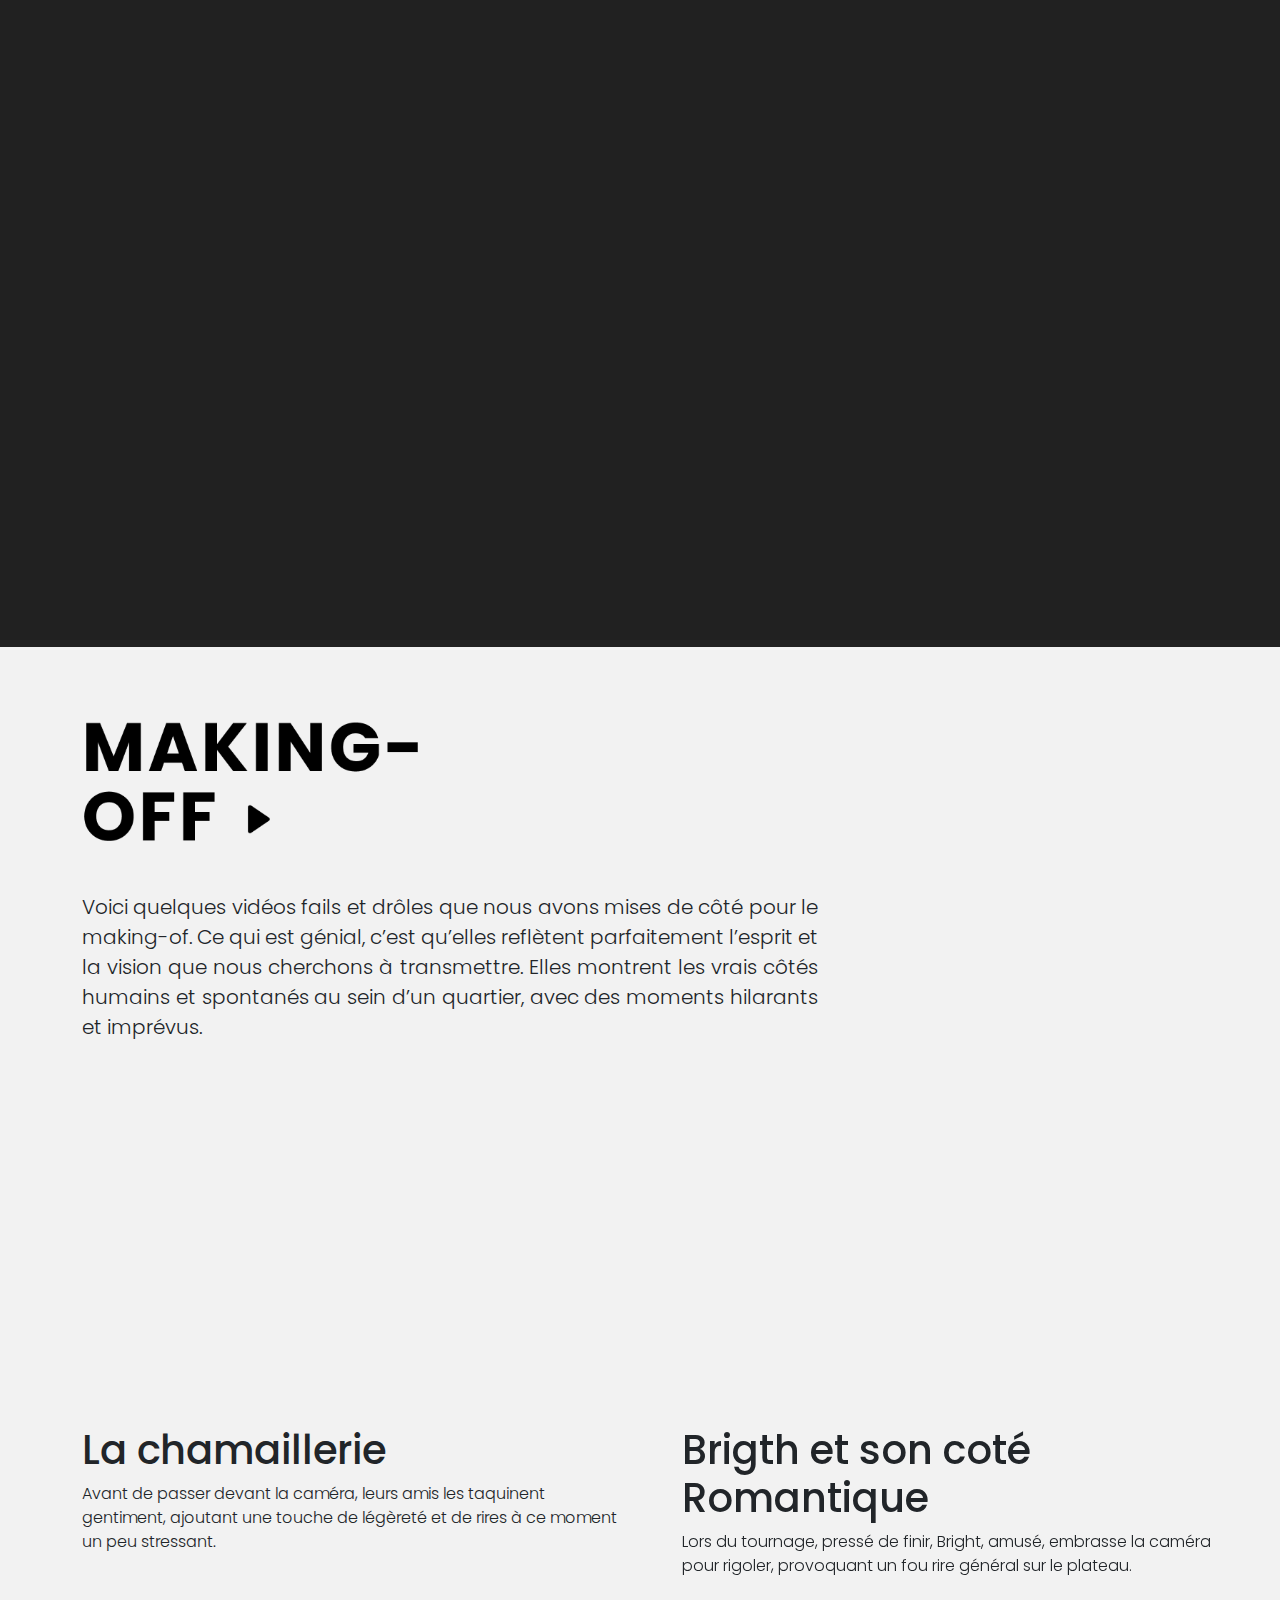
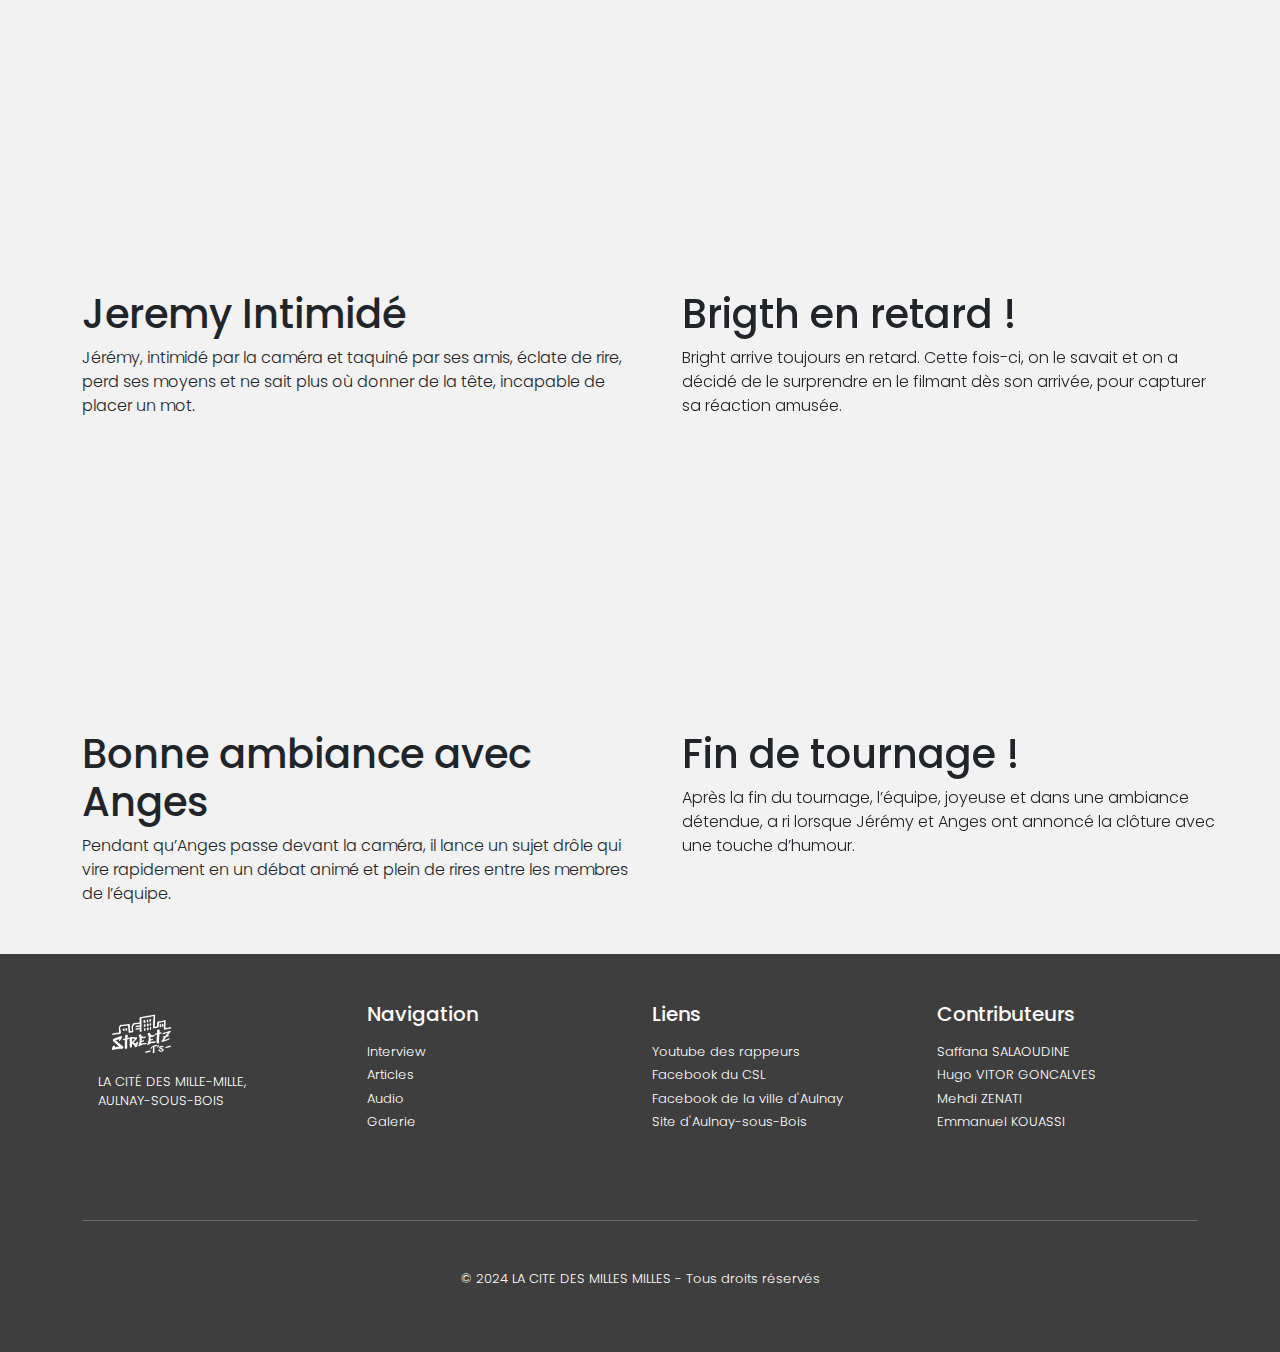
==== commit 4ed94b3f: "Update index.html" ====
--- a/index.html
+++ b/index.html
@@ -72,7 +72,7 @@
 <div class="col-5"></div>
 <p class="col-7 fw-light p-premier fs-6 " style="position: relative;
     top: -70px; right: 30px; text-align: justify;"> 
-    À Aulnay-sous-Bois, située dans la région parisienne, nous avons interviewé plusieurs habitants afin de recueillir leurs points de vue sur l’image de leur cité, les Mille-Mille. Ce quartier, connu pour son histoire et son dynamisme, suscite des avis partagés parmi ses résidents. Certains mettent en avant la solidarité entre voisins et l’énergie qui s’en dégage, tandis que d’autres expriment des préoccupations liées à l’insécurité ou au manque d’investissements dans les infrastructures locales. Pourtant, malgré les défis, beaucoup affirment qu’ils restent attachés à leur quartier, appréciant sa diversité culturelle et les liens qu’ils ont tissés au fil des années. Les Mille-Mille, bien que parfois stigmatisée, conserve une identité forte et un potentiel immense. Ses habitants, fiers et déterminés, aspirent à un avenir meilleur pour leur quartier et pour les générations à venir.</p>
+    À Aulnay-sous-Bois, située dans la région parisienne, nous avons interviewé plusieurs habitants afin de recueillir leurs points de vue sur l’image de leur cité, les Milles-Milles. Ce quartier, connu pour son histoire et son dynamisme, suscite des avis partagés parmi ses résidents. Certains mettent en avant la solidarité entre voisins et l’énergie qui s’en dégage, tandis que d’autres expriment des préoccupations liées à l’insécurité ou au manque d’investissements dans les infrastructures locales. Pourtant, malgré les défis, beaucoup affirment qu’ils restent attachés à leur quartier, appréciant sa diversité culturelle et les liens qu’ils ont tissés au fil des années. Les Mille-Mille, bien que parfois stigmatisée, conserve une identité forte et un potentiel immense. Ses habitants, fiers et déterminés, aspirent à un avenir meilleur pour leur quartier et pour les générations à venir.</p>
 
 <div class="row" id="row.fl">
 
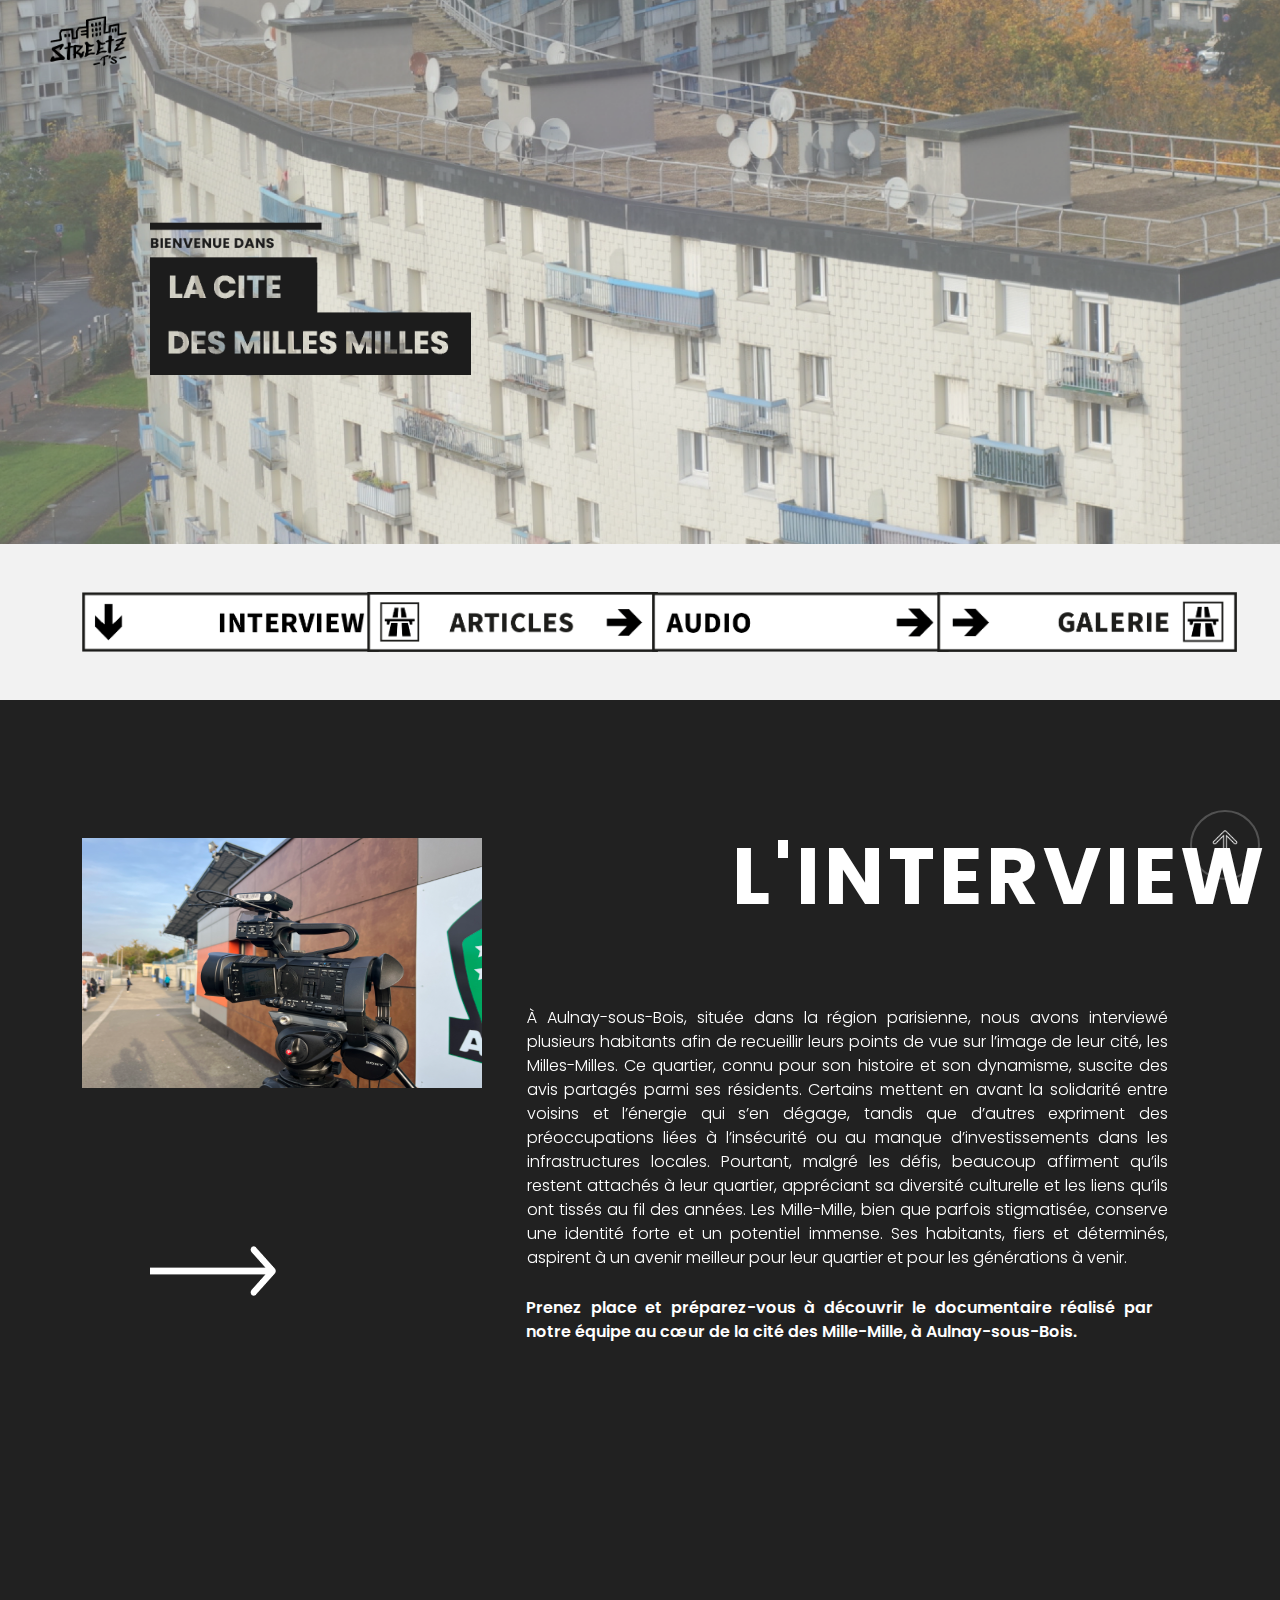
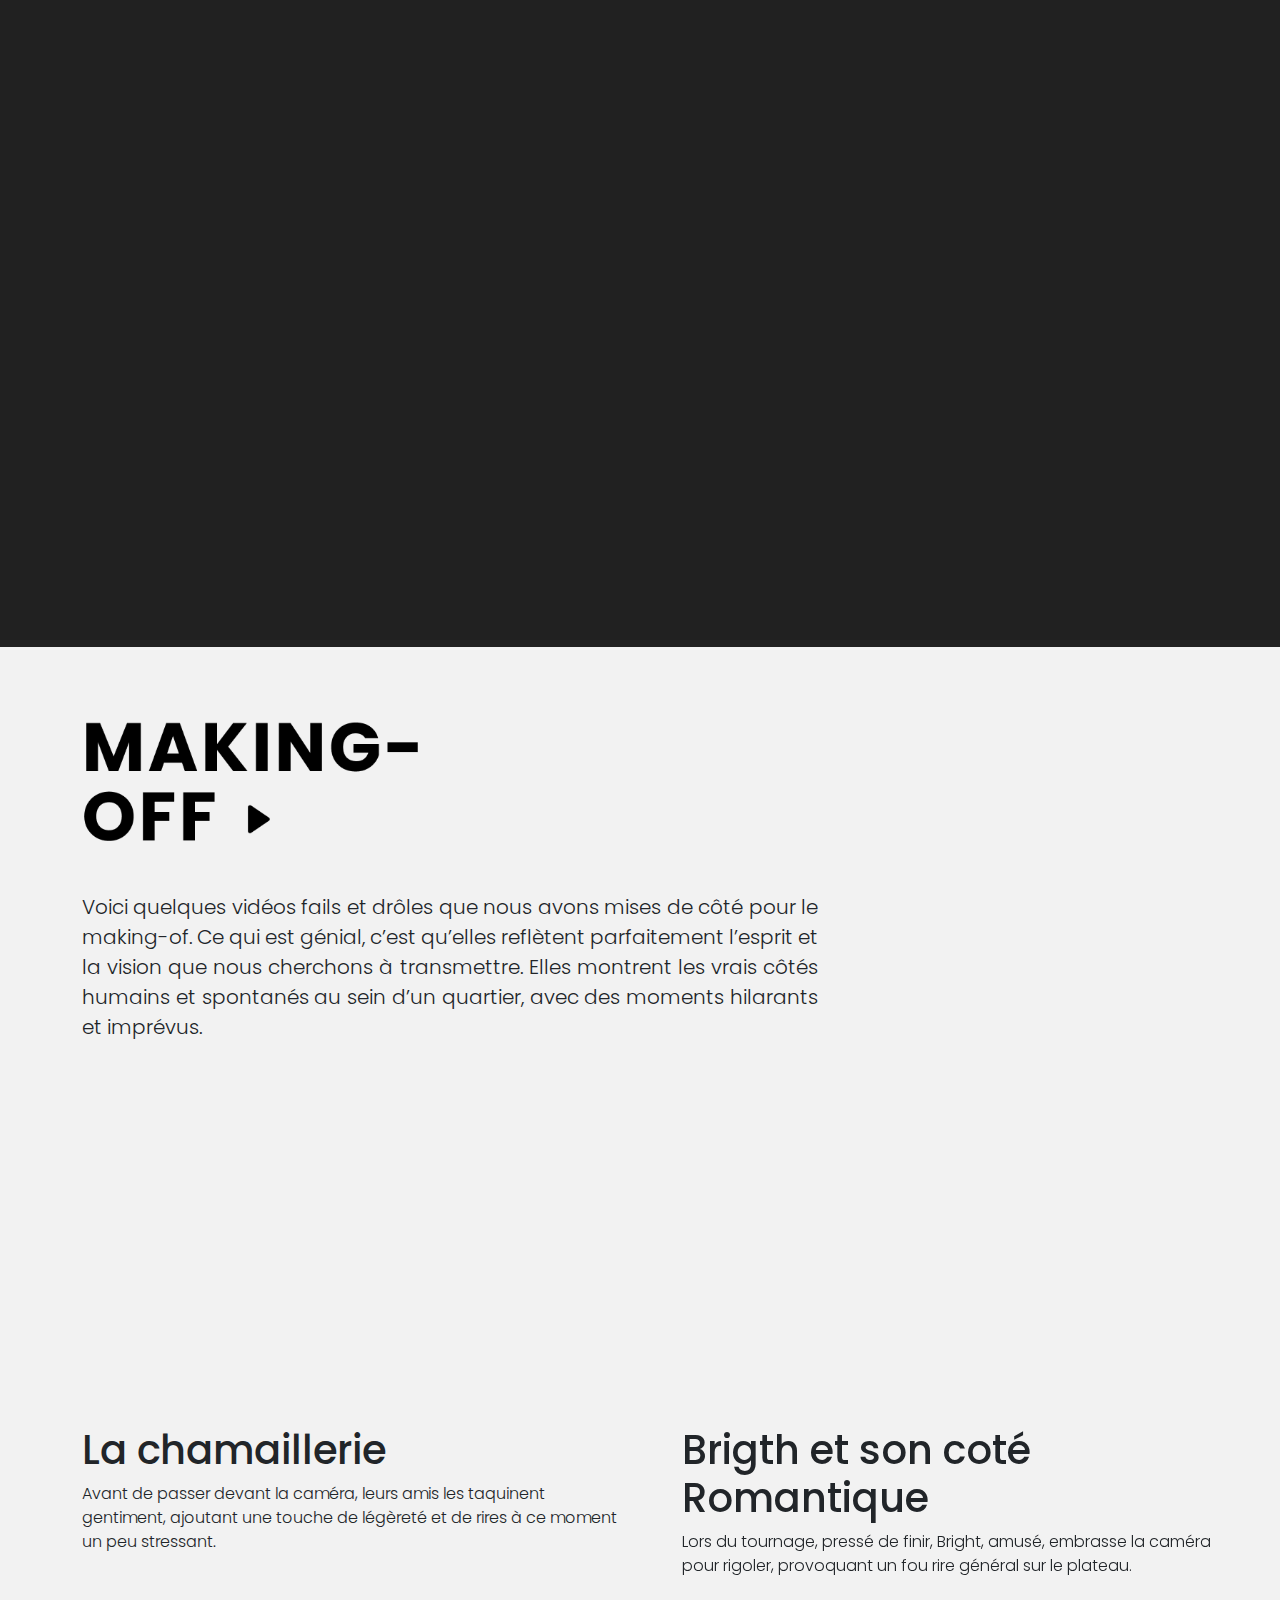
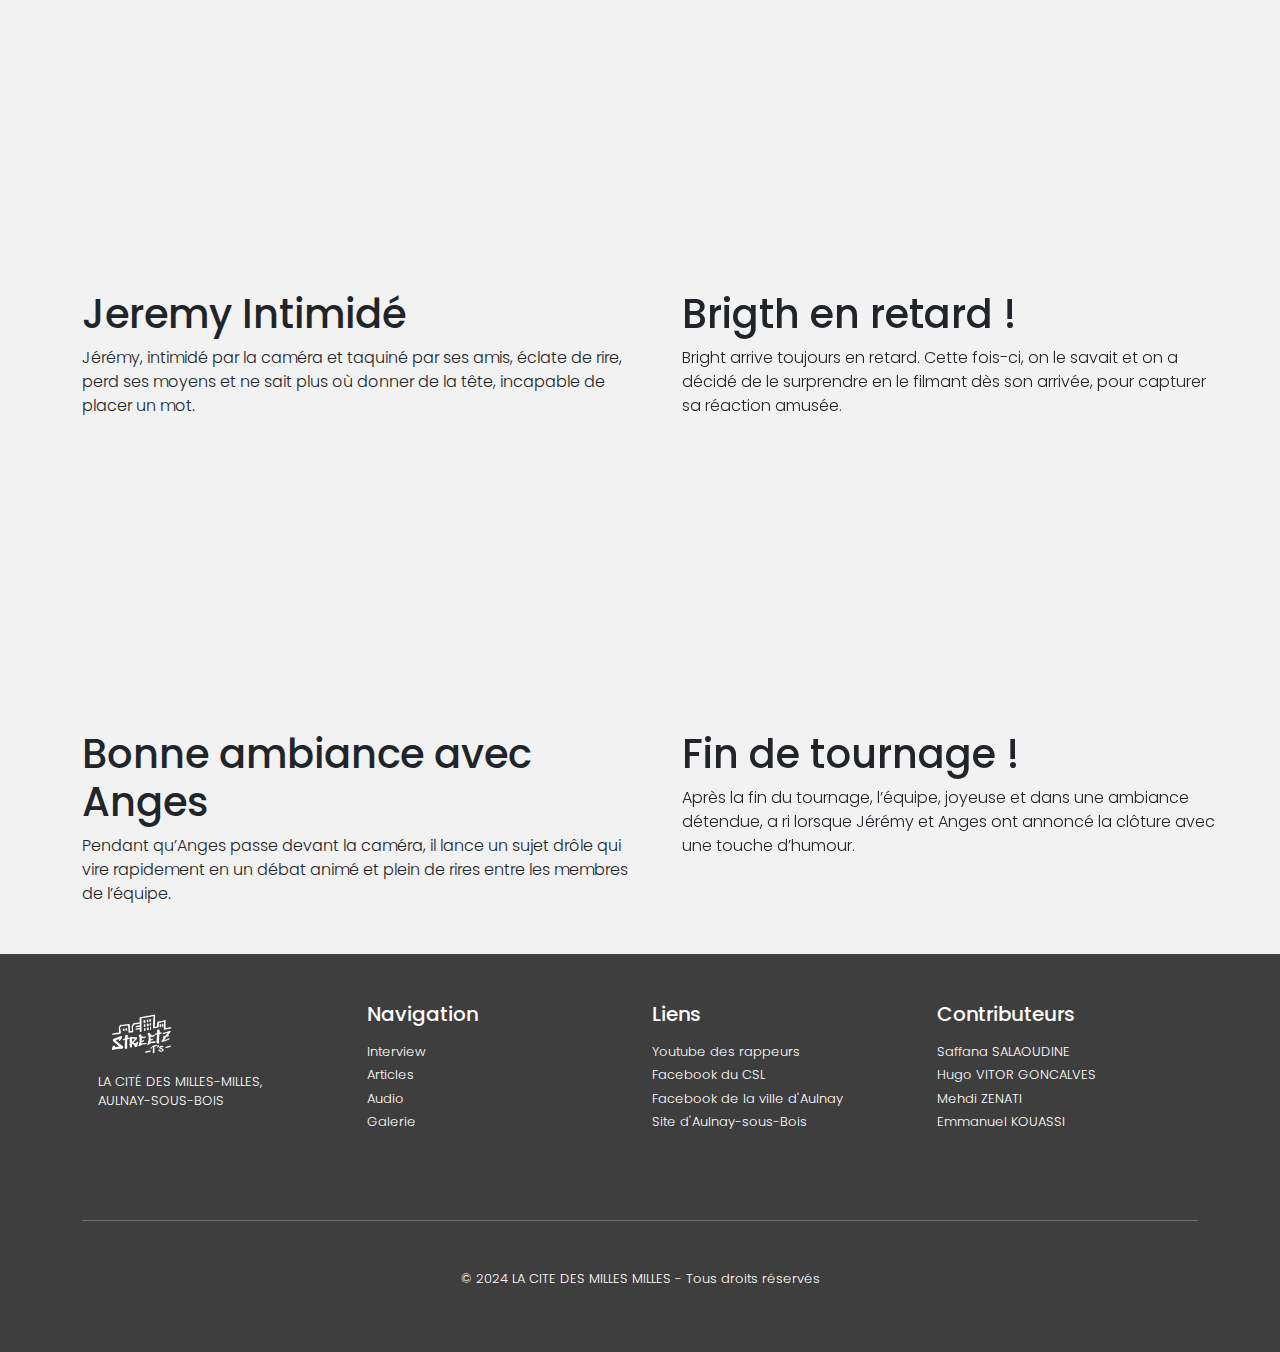
==== commit bb9c9bd0: "Update index.html" ====
--- a/index.html
+++ b/index.html
@@ -246,7 +246,7 @@
        <div class="row text-center text-md-start">
            <div class="col-md-3 mb-4 footer-logo">
                <img src="IMAGE/MENU/Logo-blanc.png" alt="Logo" style="height: 70px;">
-               <p class="ms-3 text-uppercase">la cité des Mille-Mille,<br>aulnay-sous-bois</p>
+               <p class="ms-3 text-uppercase">la cité des Milles-Milles,<br>aulnay-sous-bois</p>
            </div>
  
            <!-- Navigation -->
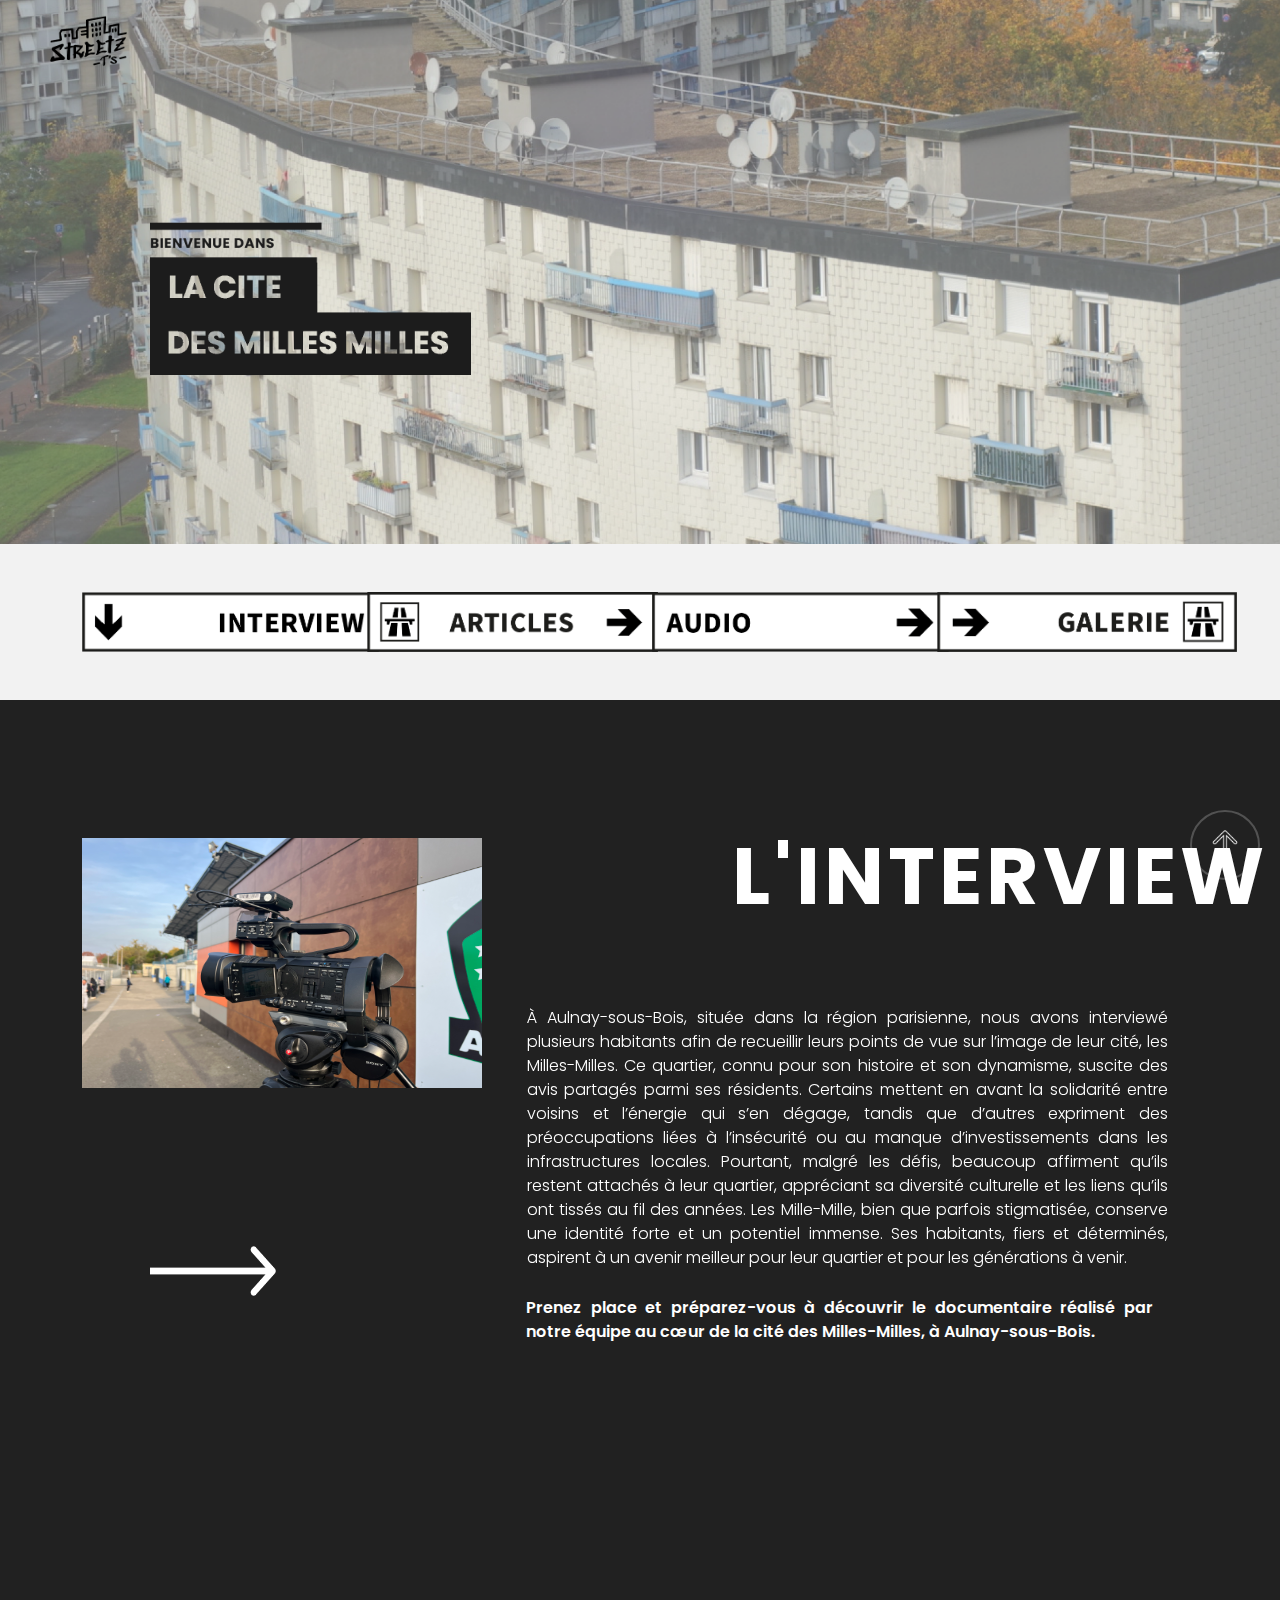
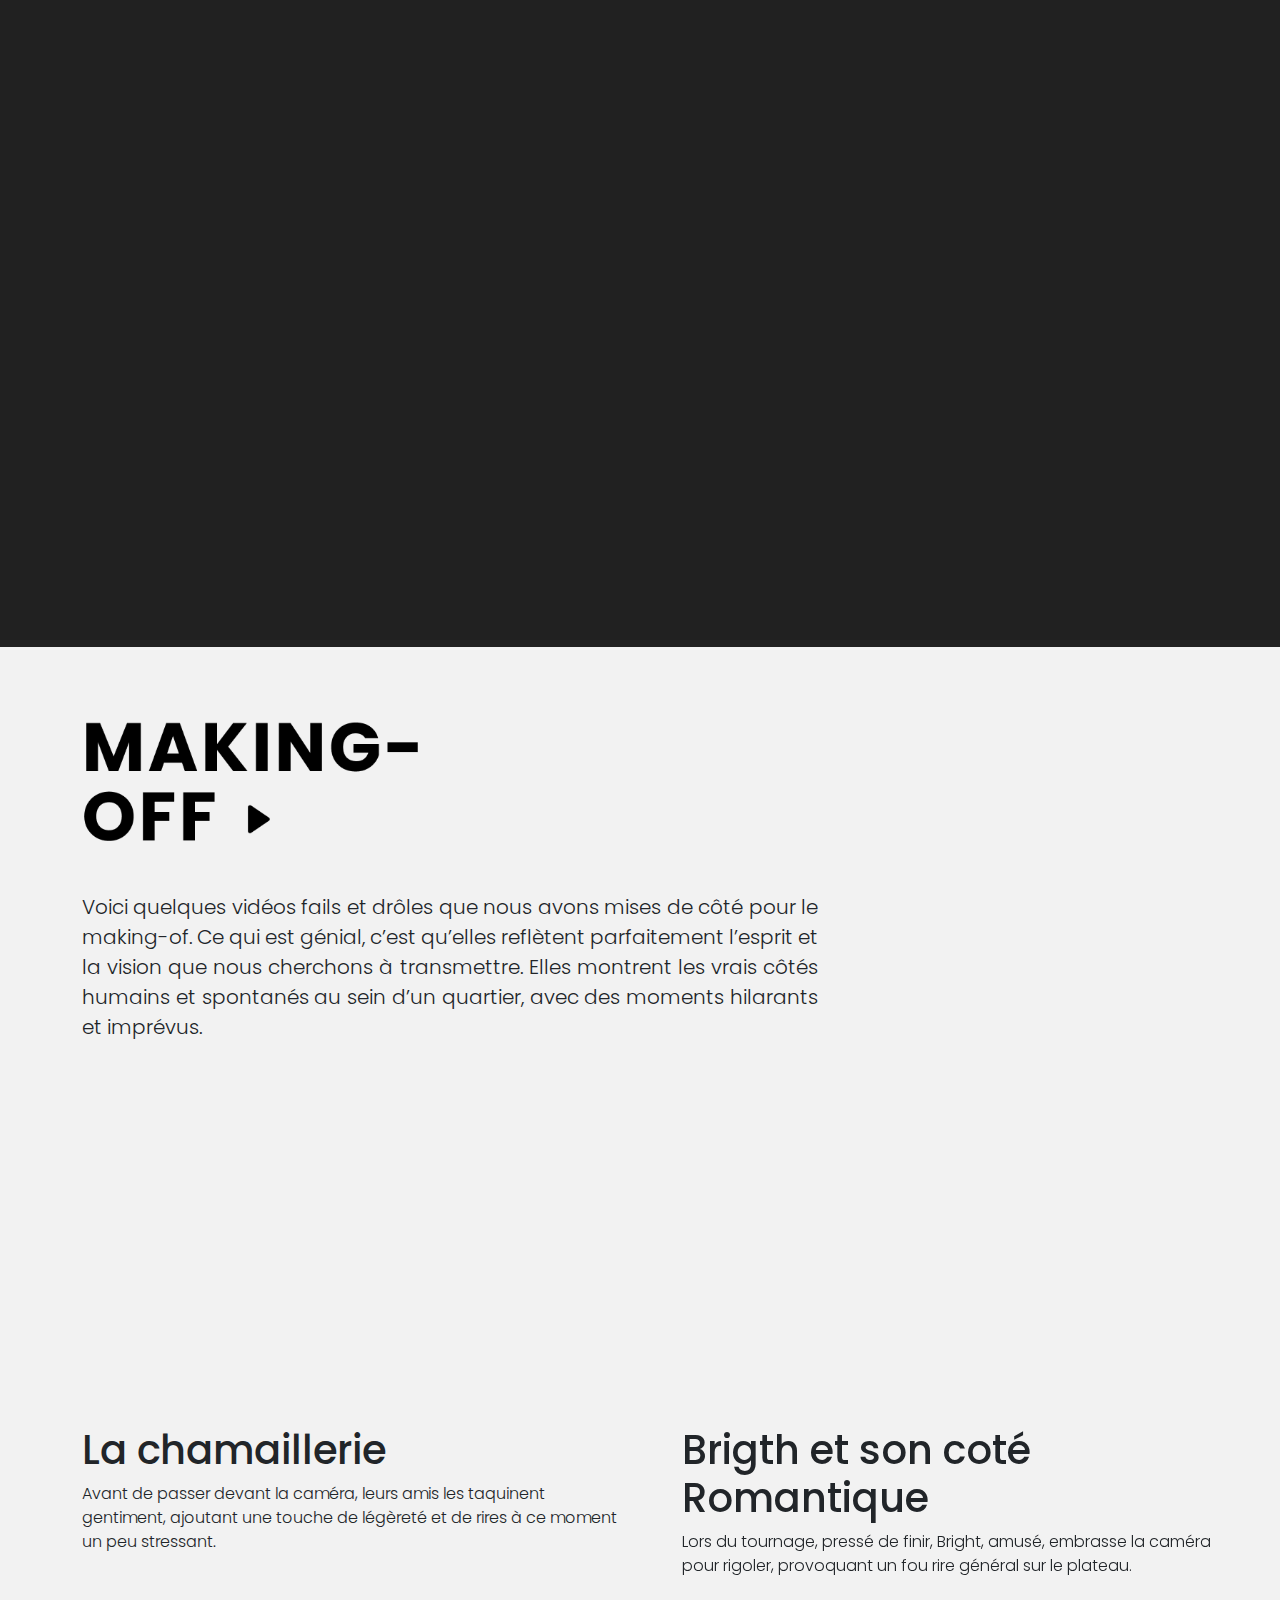
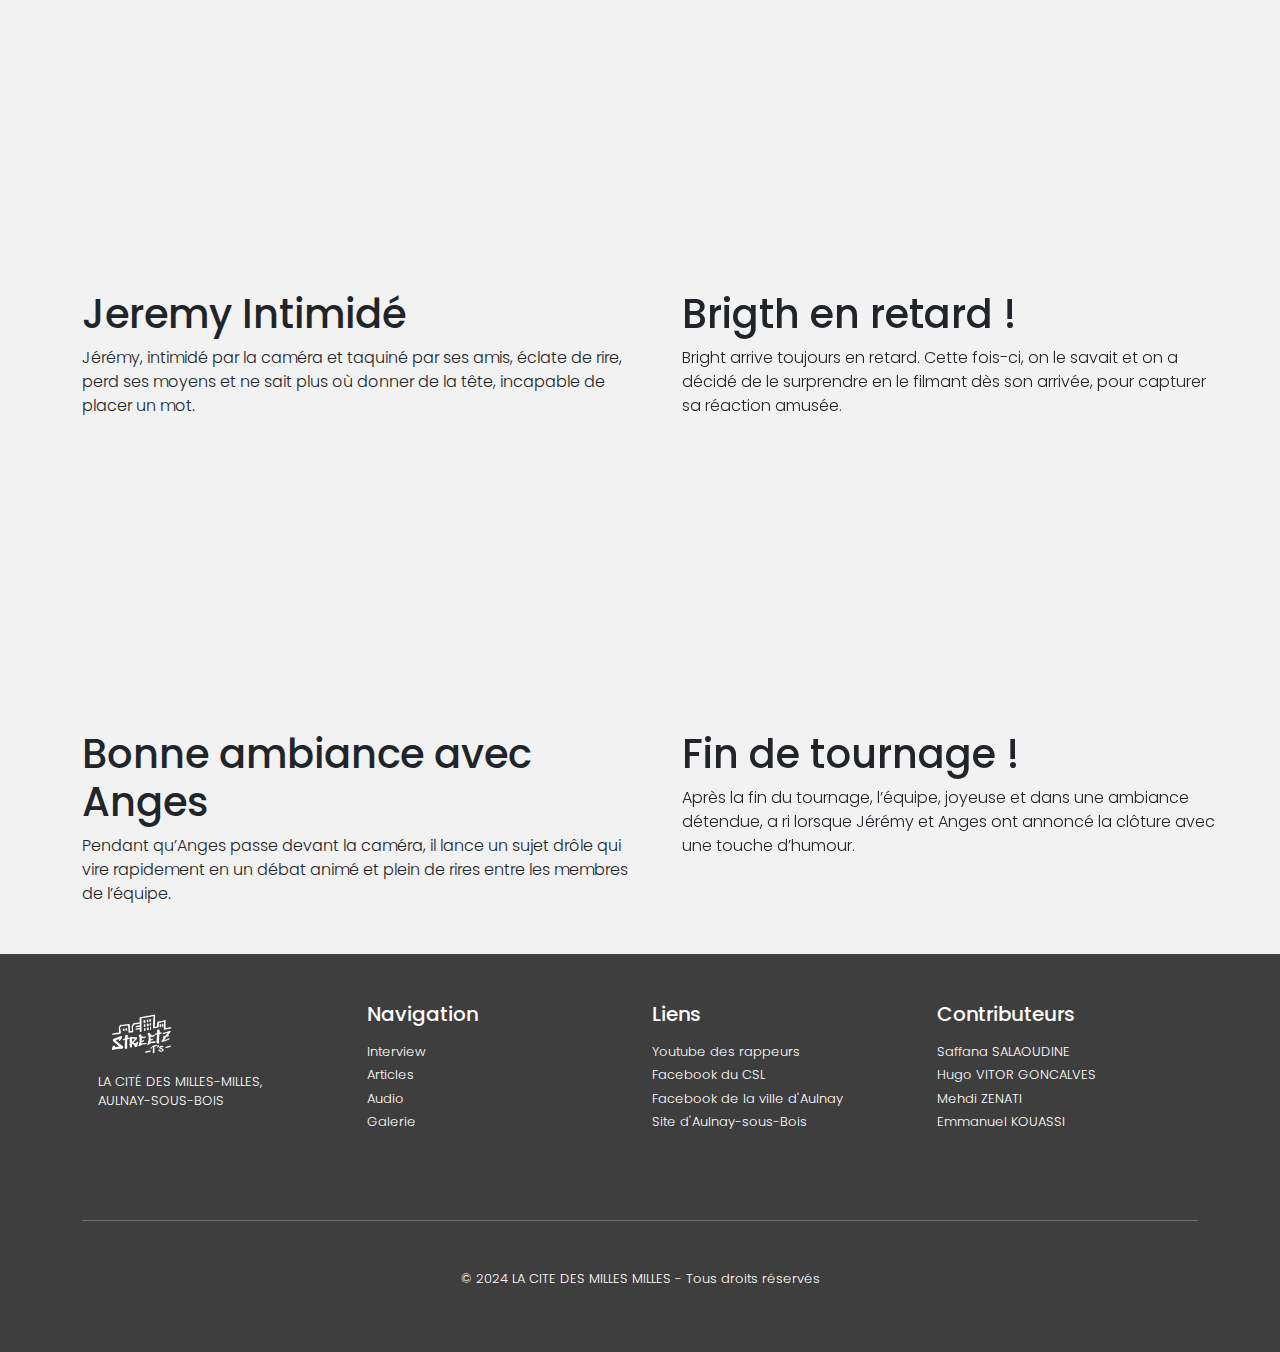
==== commit 08427e16: "Update index.html" ====
--- a/index.html
+++ b/index.html
@@ -80,7 +80,7 @@
     top: -110px; left:50px; ">
    <div class="col-3"></div>
  <p class="col-7 " style="position: relative; top: -60px; right: 21px; font-weight: 600; text-align: justify;" >
-   Prenez place et préparez-vous à découvrir le documentaire réalisé par notre équipe au cœur de la cité des Mille-Mille, à Aulnay-sous-Bois.   </p>
+   Prenez place et préparez-vous à découvrir le documentaire réalisé par notre équipe au cœur de la cité des Milles-Milles, à Aulnay-sous-Bois.   </p>
 </div>
 </div>
 <div class="row">
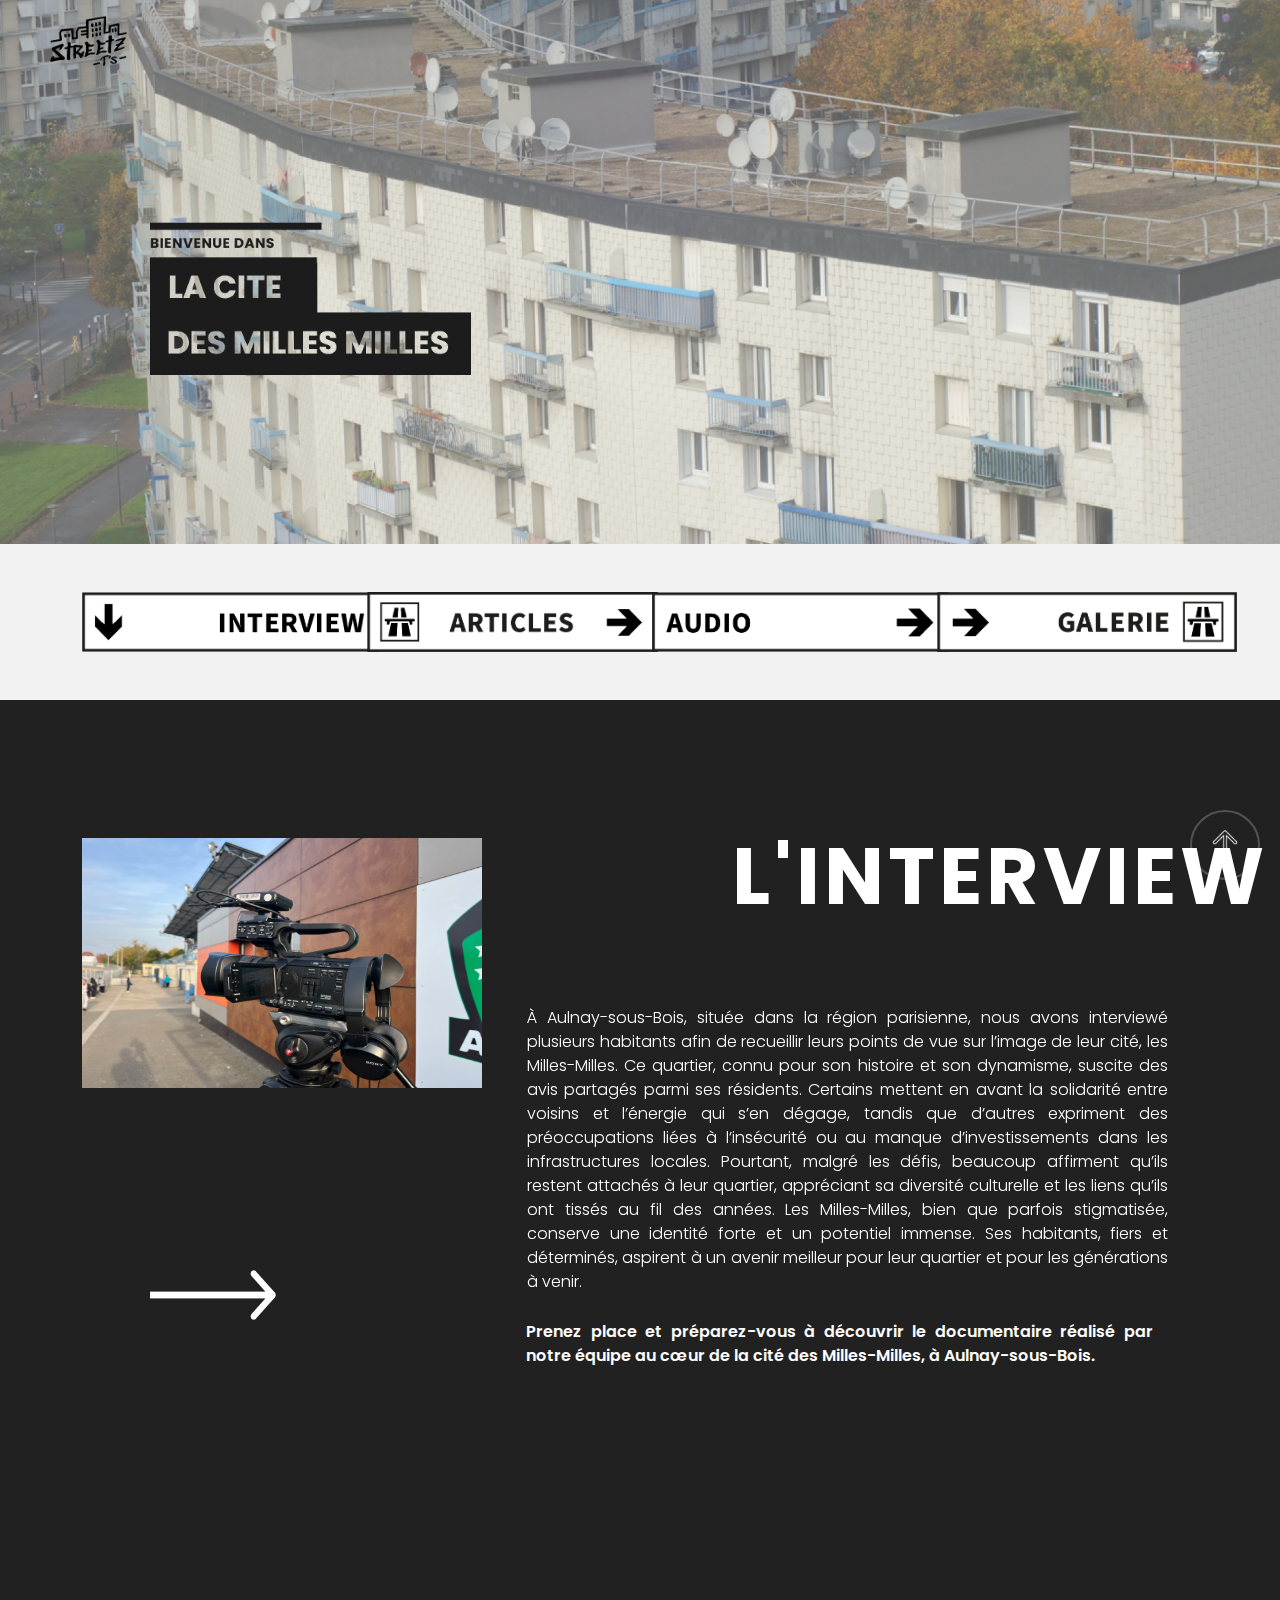
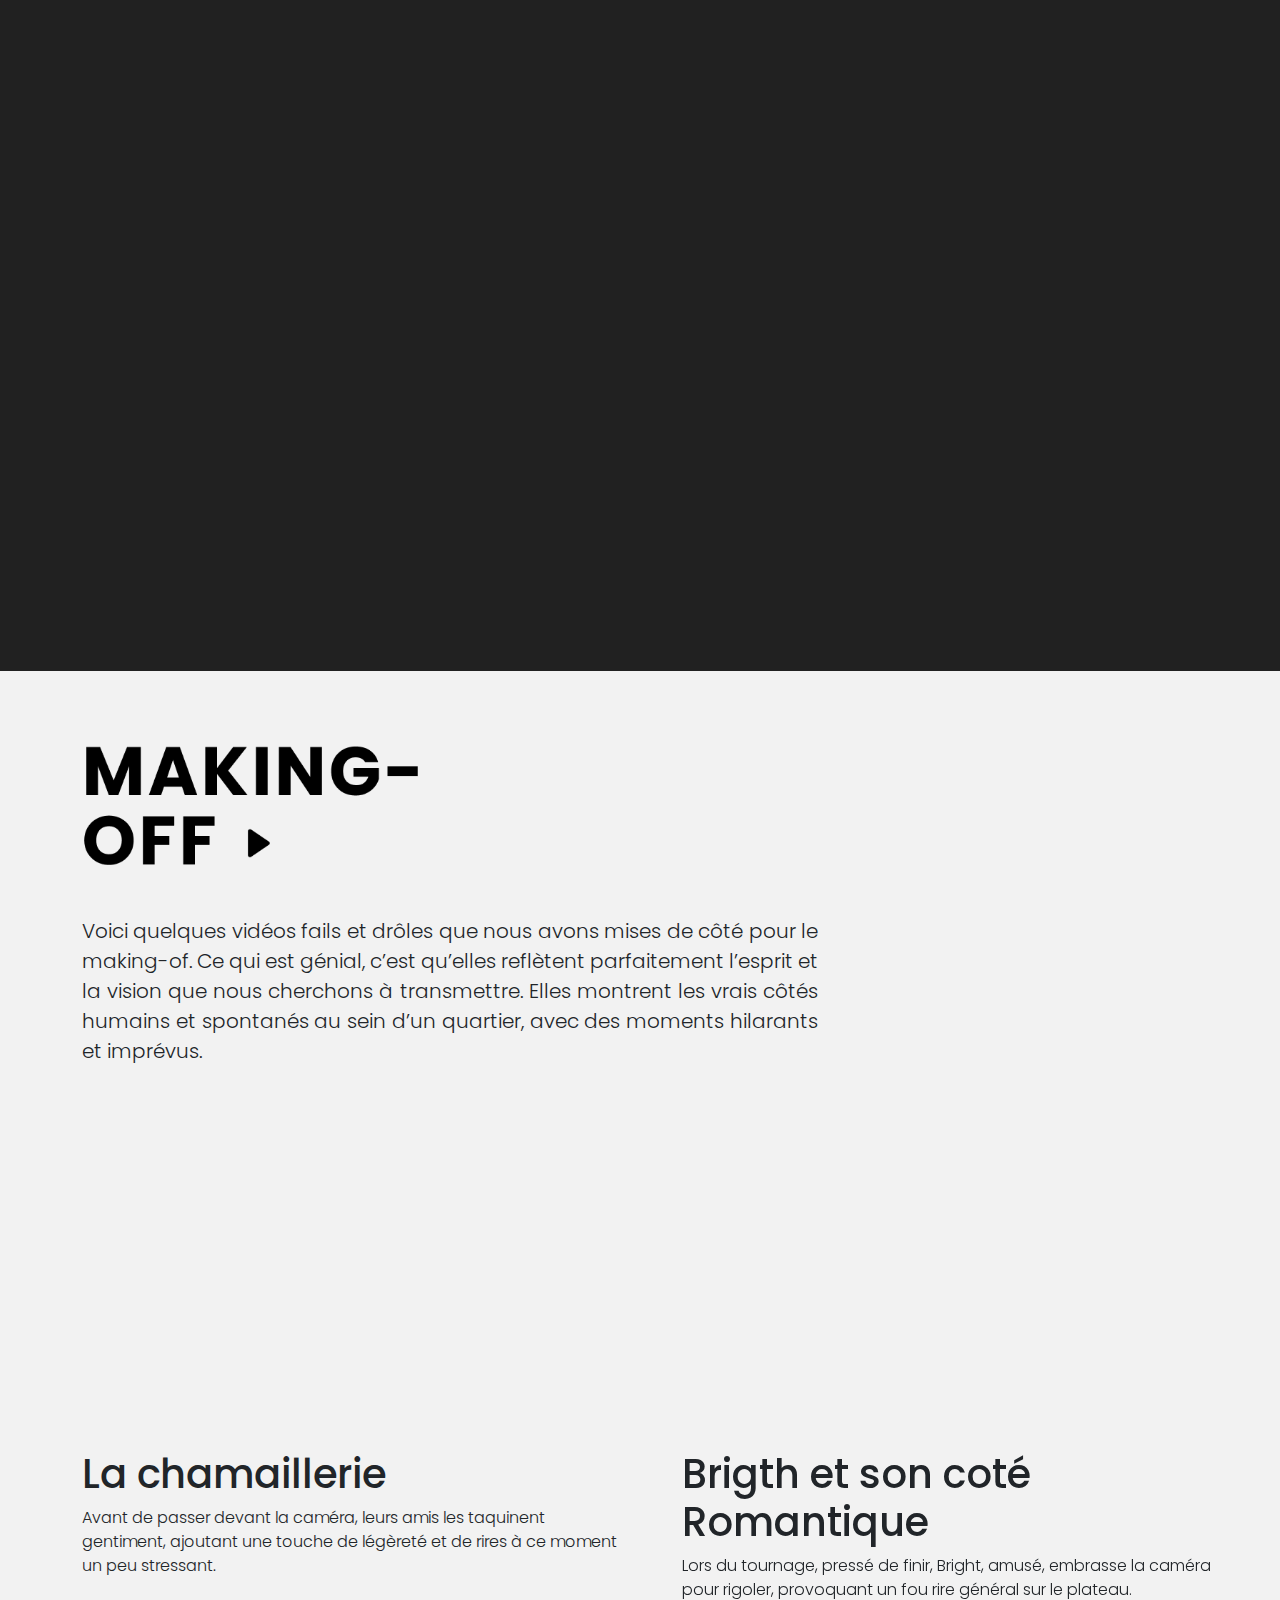
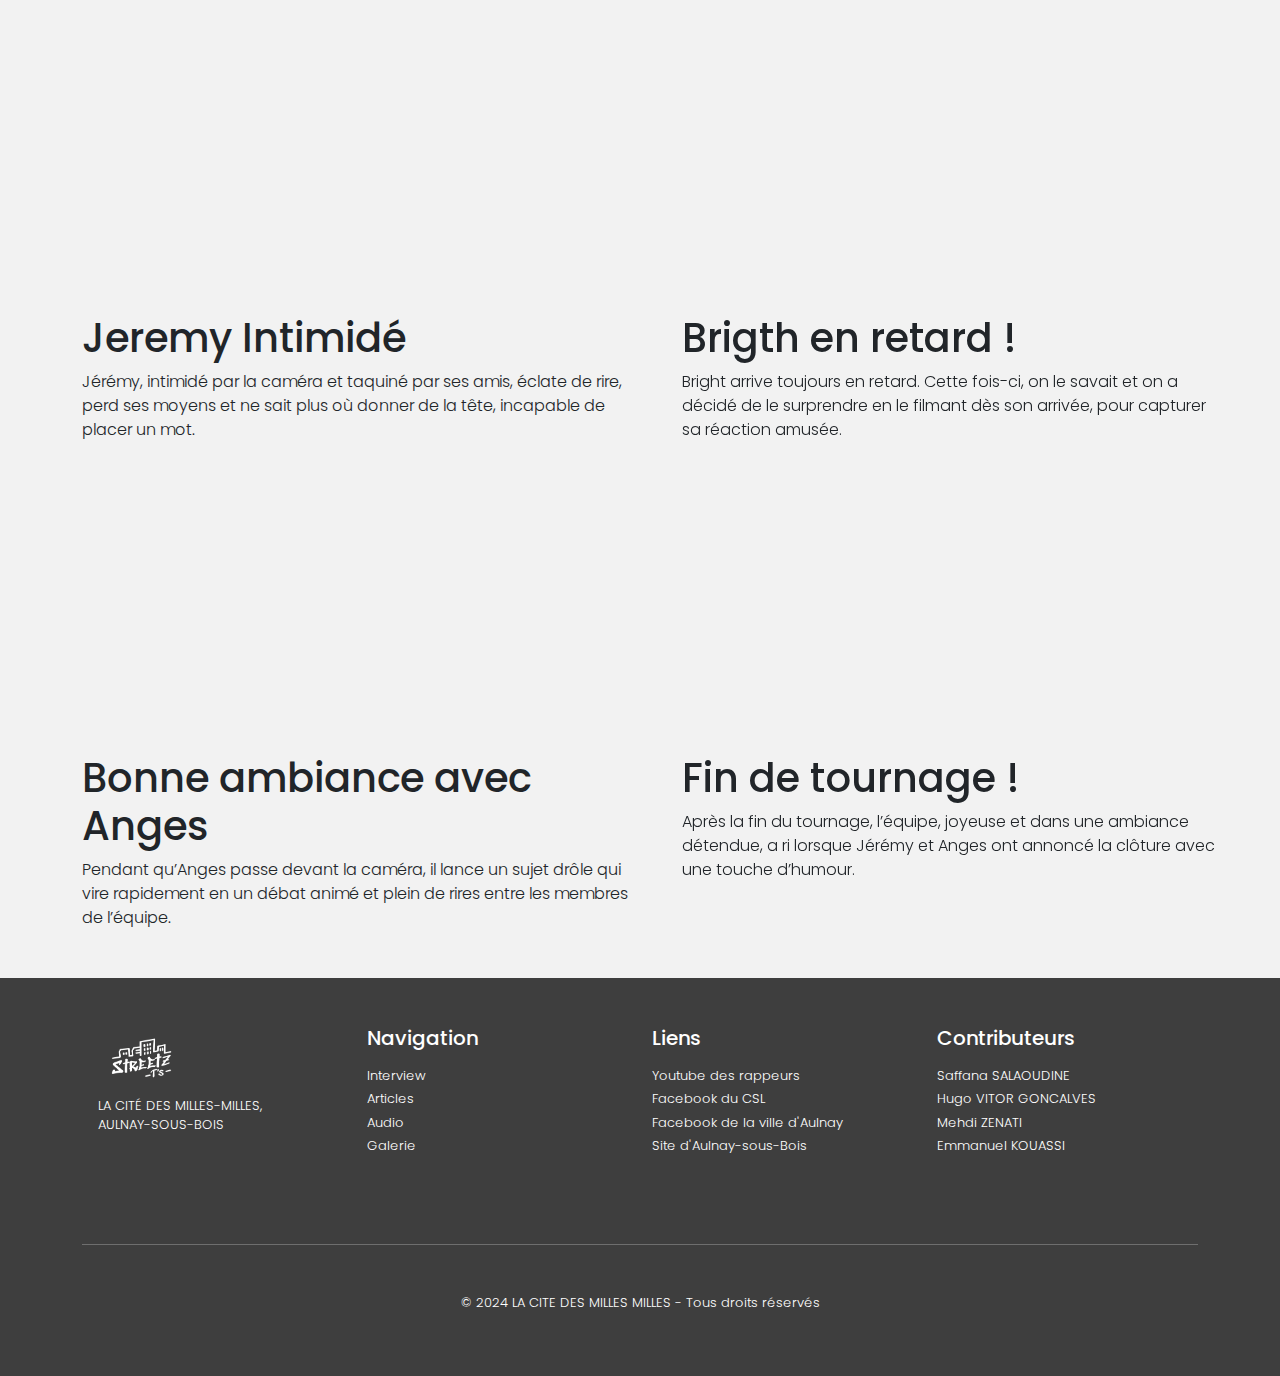
==== commit e4265e7a: "Update index.html" ====
--- a/index.html
+++ b/index.html
@@ -72,7 +72,7 @@
 <div class="col-5"></div>
 <p class="col-7 fw-light p-premier fs-6 " style="position: relative;
     top: -70px; right: 30px; text-align: justify;"> 
-    À Aulnay-sous-Bois, située dans la région parisienne, nous avons interviewé plusieurs habitants afin de recueillir leurs points de vue sur l’image de leur cité, les Milles-Milles. Ce quartier, connu pour son histoire et son dynamisme, suscite des avis partagés parmi ses résidents. Certains mettent en avant la solidarité entre voisins et l’énergie qui s’en dégage, tandis que d’autres expriment des préoccupations liées à l’insécurité ou au manque d’investissements dans les infrastructures locales. Pourtant, malgré les défis, beaucoup affirment qu’ils restent attachés à leur quartier, appréciant sa diversité culturelle et les liens qu’ils ont tissés au fil des années. Les Mille-Mille, bien que parfois stigmatisée, conserve une identité forte et un potentiel immense. Ses habitants, fiers et déterminés, aspirent à un avenir meilleur pour leur quartier et pour les générations à venir.</p>
+    À Aulnay-sous-Bois, située dans la région parisienne, nous avons interviewé plusieurs habitants afin de recueillir leurs points de vue sur l’image de leur cité, les Milles-Milles. Ce quartier, connu pour son histoire et son dynamisme, suscite des avis partagés parmi ses résidents. Certains mettent en avant la solidarité entre voisins et l’énergie qui s’en dégage, tandis que d’autres expriment des préoccupations liées à l’insécurité ou au manque d’investissements dans les infrastructures locales. Pourtant, malgré les défis, beaucoup affirment qu’ils restent attachés à leur quartier, appréciant sa diversité culturelle et les liens qu’ils ont tissés au fil des années. Les Milles-Milles, bien que parfois stigmatisée, conserve une identité forte et un potentiel immense. Ses habitants, fiers et déterminés, aspirent à un avenir meilleur pour leur quartier et pour les générations à venir.</p>
 
 <div class="row" id="row.fl">
 
